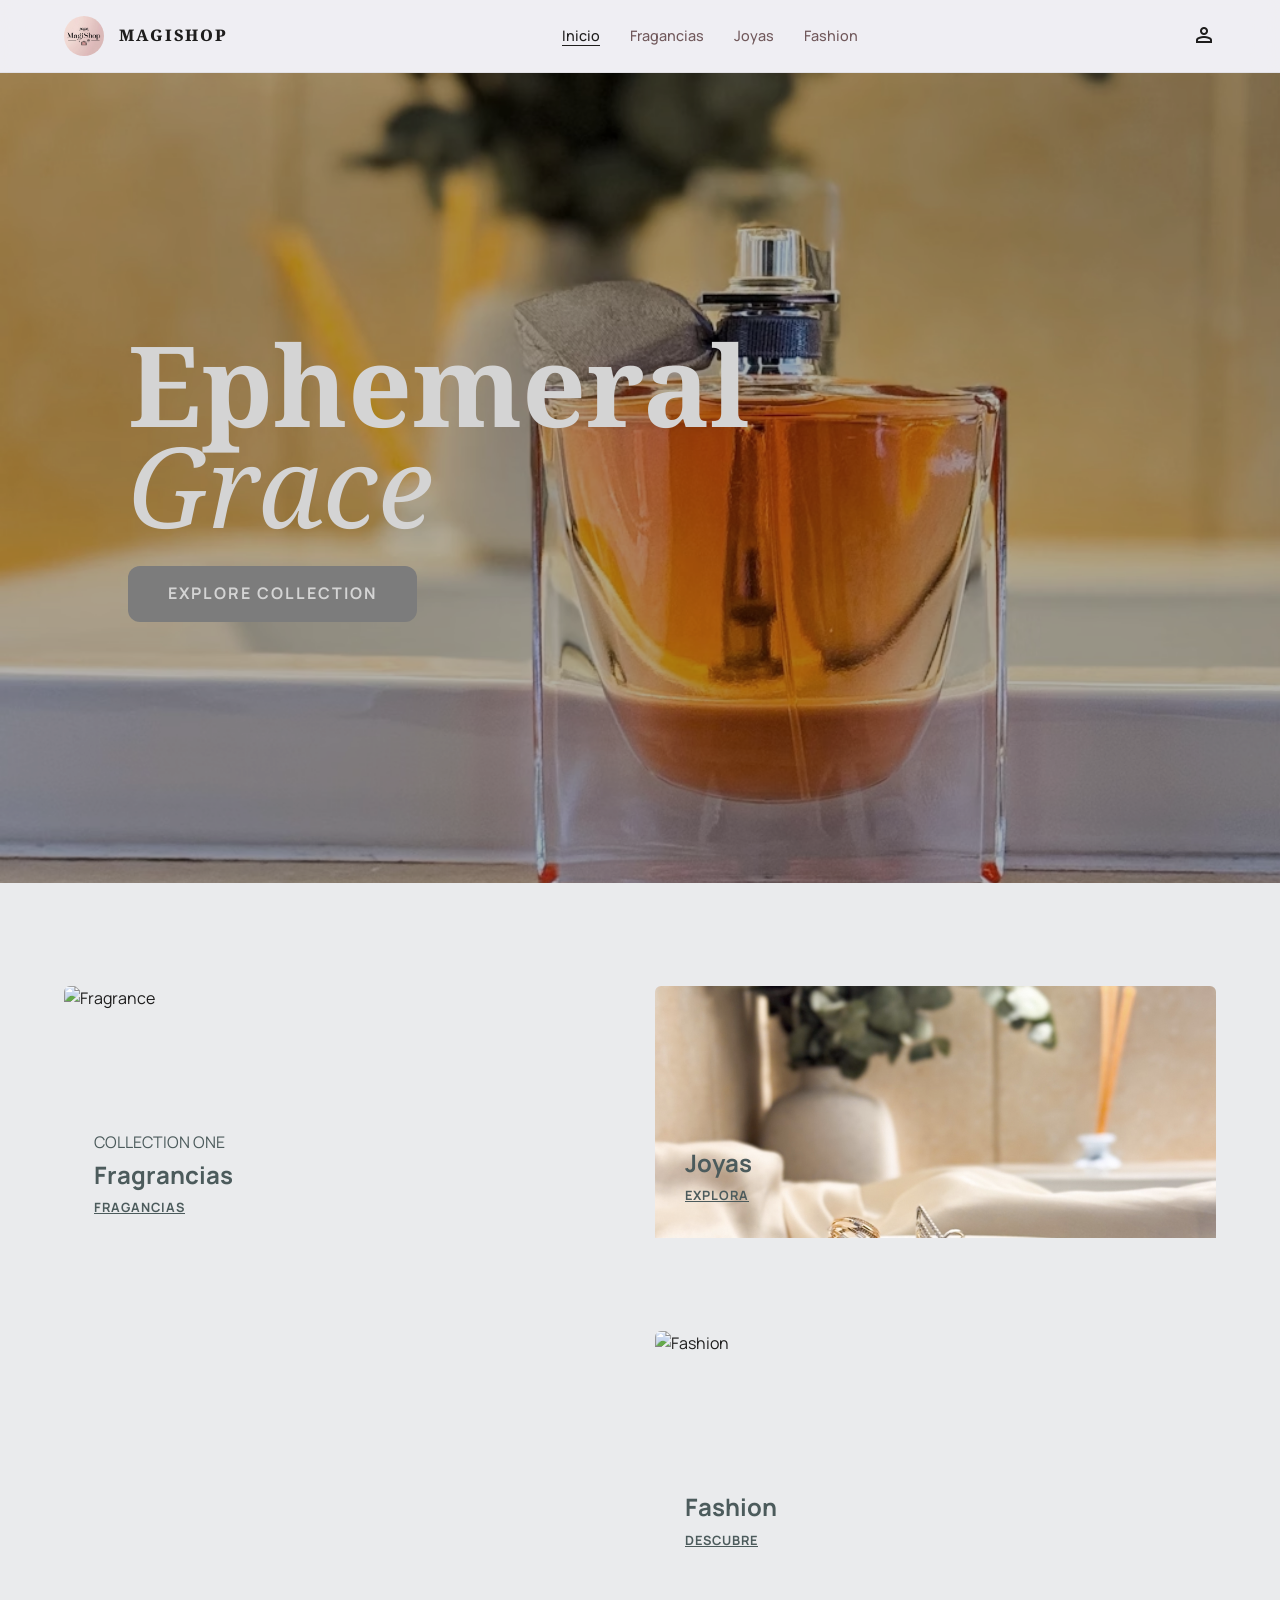
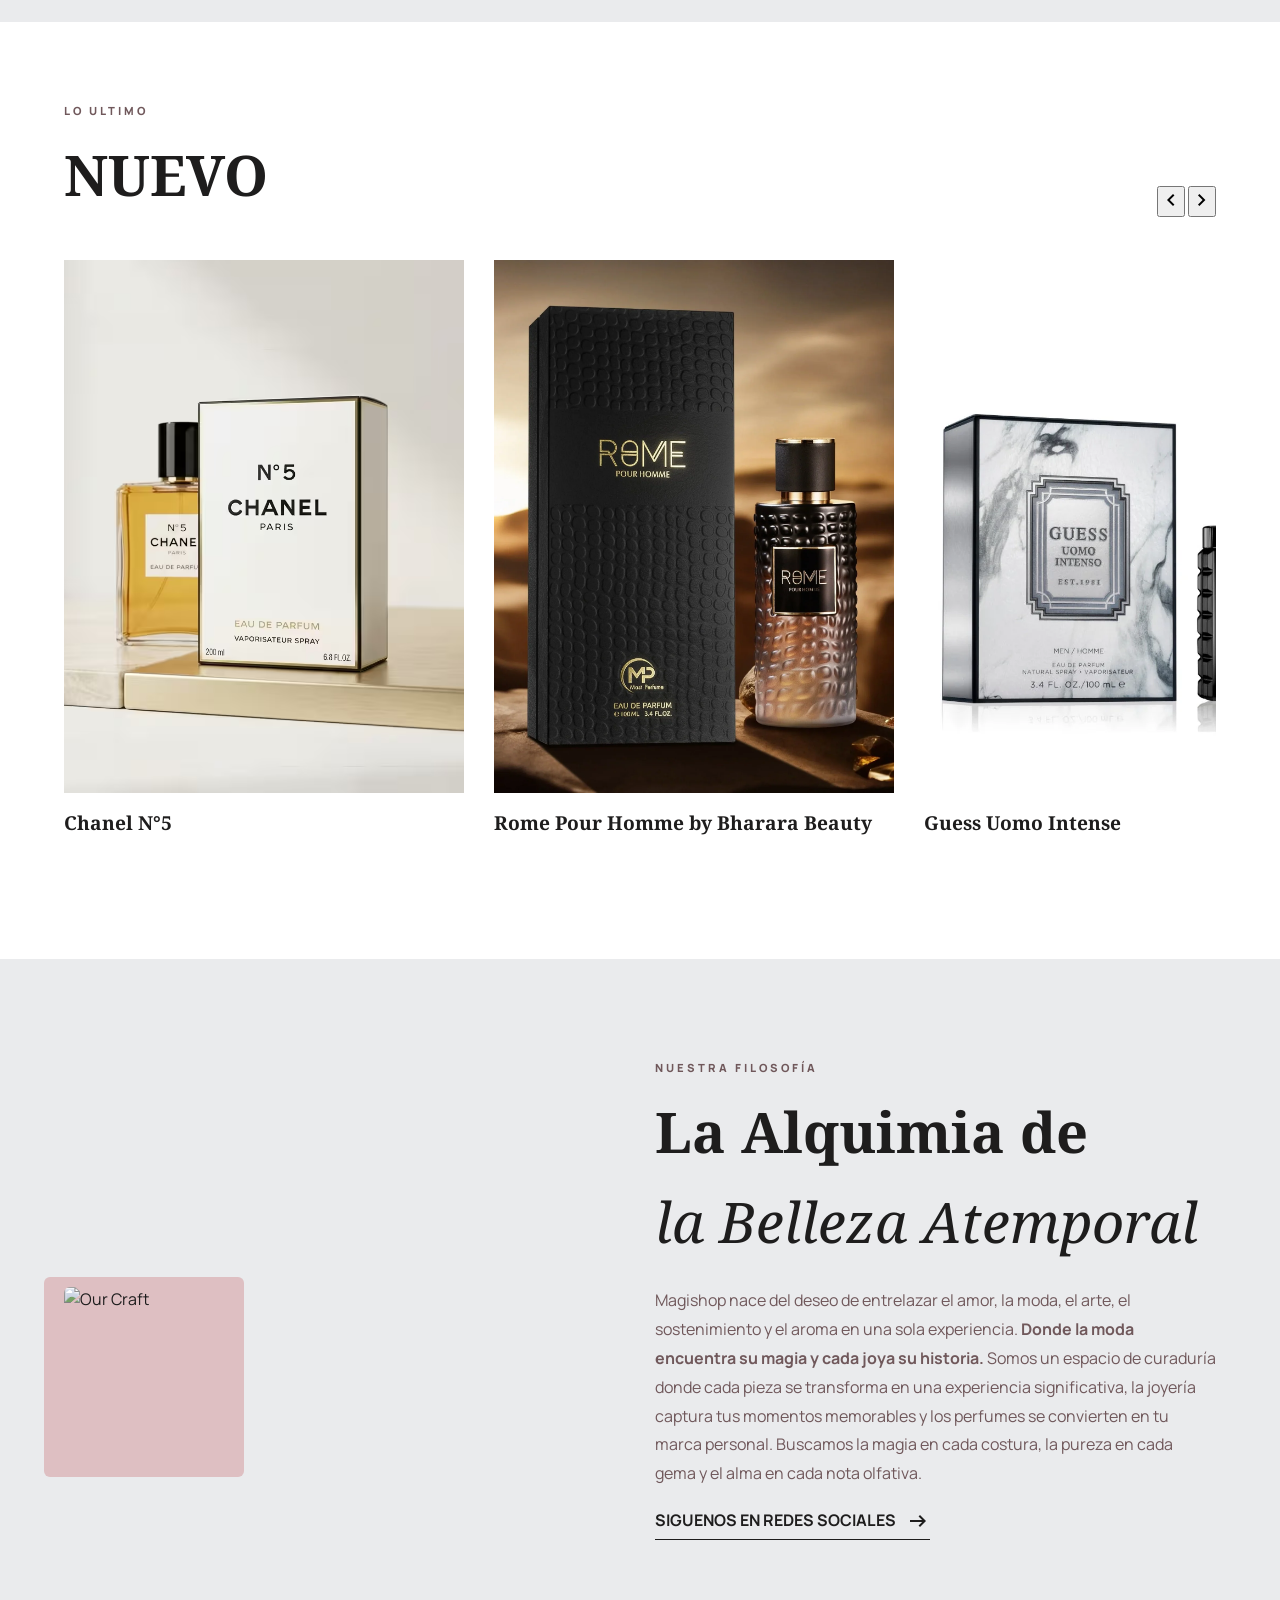
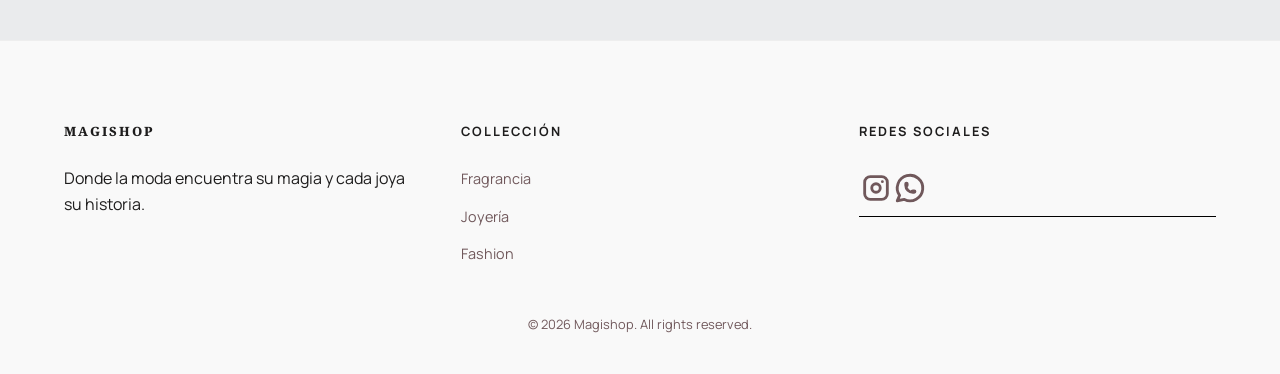
==== index.html @ 2bc95789 "se agregao carpeta nueva de fashion y otros e imagien de sueter hello kitty y producto nuevo en la s" ====
<!DOCTYPE html>
<html lang="es">

<head>
    <meta charset="utf-8" />
    <meta name="viewport" content="width=device-width, initial-scale=1.0" />
    <title>Magishop</title>

    <link
        href="https://fonts.googleapis.com/css2?family=Noto+Serif:ital,wght@0,400;0,700;1,400&family=Manrope:wght@300;400;500;600;700;800&display=swap"
        rel="stylesheet" />
    <link href="https://fonts.googleapis.com/css2?family=Material+Symbols+Outlined:wght,FILL@100..700,0..1&display=swap"
        rel="stylesheet" />

    <link rel="stylesheet" href="./style/style.css">
    <link rel="favicon icon" href="/imag2/favimagishop.png" type="image/x-icon">
</head>

<body>

    <nav class="navbar">
        <div class="nav-container">
            <div class="logo-area">
                <div class="logo-box">
                    <img src="/imag2/LogoMagiShop.png" alt="Magishop Logo">
                </div>
                <span class="brand-title">MAGISHOP</span>
            </div>

            <ul class="nav-menu" id="nav-menu">
                <li><a href="/" class="active">Inicio</a></li>
                <li><a href="./fragancias.html">Fragancias</a></li>
                <li><a href="./joyeria.html">Joyas</a></li>
                <li><a href="./fashion.html">Fashion</a></li>
            </ul>

            <div class="nav-icons">
                <!-- <button aria-label="Carrito"><span class="material-symbols-outlined">shopping_bag</span></button> -->
                <button aria-label="Usuario" class="hide-mobile"><span
                        class="material-symbols-outlined">person</span></button>
                <button class="menu-toggle" id="mobile-btn"><span class="material-symbols-outlined">menu</span></button>
            </div>
        </div>
    </nav>

    <main>
        <section class="hero">
            <img src="/imag2/vidaBella.avif" alt="Perfume" class="hero-img">
            <div class="hero-overlay">
                <div class="hero-text">
                    <h1>Ephemeral <br> <span class="serif-italic">Grace</span></h1>
                    <a href="#explore" class="btn-primary">EXPLORE COLLECTION</a>
                </div>
            </div>
        </section>


        <!-- BENTO GRID -->
        <section class="section-container" id="explore">
            <div class="bento-grid">
                <div class="bento-item large">
                    <img src="https://lh3.googleusercontent.com/aida-public/[base64]"
                        alt="Fragrance">
                    <div class="bento-content">
                        <p class="tag">COLLECTION ONE</p>
                        <h2>Fragrancias</h2>
                        <a href="./fragancias.html" class="link-line">Fragancias</a>
                    </div>
                </div>
                <div class="bento-stack">
                    <div class="bento-item">
                        <img src="./imag2/Jewelry.avif" alt="Joyas">
                        <div class="bento-content">
                            <h2>Joyas</h2>
                            <a href="./joyeria.html" class="link-line">Explora</a>
                        </div>
                    </div>
                    <div class="bento-item">
                        <img src="https://lh3.googleusercontent.com/aida-public/[base64]"
                            alt="Fashion">
                        <div class="bento-content">
                            <h2>Fashion</h2>
                            <a href="./fashion.html" class="link-line">Descubre</a>
                        </div>
                    </div>
                </div>
            </div>
        </section>


        <!---------------------------------- NUEVOS PRODUCTOS --------------------------------------------------->

        <section class="arrivals-section">
            <div class="section-header">
                <div class="header-text">
                    <span class="tag-accent">LO ULTIMO</span>
                    <h2 class="title-serif">NUEVO</h2>
                </div>
                <div class="scroll-controls">
                    <button class="control-btn" id="prev-btn"><span
                            class="material-symbols-outlined">chevron_left</span></button>
                    <button class="control-btn" id="next-btn"><span
                            class="material-symbols-outlined">chevron_right</span></button>
                </div>
            </div>

            <div class="product-slider" id="product-slider">


                <div class="product-card">
                    <div class="product-img">
                        <img src="/imag2/nuevos/ChanelNo.5.avif" alt="nuevo perfume Chanel No5">
                    </div>
                    <div class="product-info">
                        <div>
                            <h3>Chanel N°5</h3>
                        </div>
                        <!-- <span class="price">Q520</span> -->
                    </div>
                </div>


                <div class="product-card">
                    <div class="product-img">
                        <img src="/imag2/nuevos/perfume-rome-pour-homme.webp" alt="nuevo perfume Rome pour homme arabe">
                    </div>
                    <div class="product-info">
                        <div>
                            <h3>Rome Pour Homme by Bharara Beauty</h3>
                        </div>
                        <!-- <span class="price">Q520</span> -->
                    </div>
                </div>


                <div class="product-card">
                    <div class="product-img">
                        <img src="/imag2/nuevos/guessUomoIntense.jpg.webp" alt="Guess Uomo Intense">
                    </div>
                    <div class="product-info">
                        <div>
                            <h3>Guess Uomo Intense</h3>
                            <!-- <p>Eau de Parfum• 100ml</p> -->
                        </div>
                        <!-- <span class="price">Q520</span> -->
                    </div>
                </div>



                <div class="product-card">
                    <div class="product-img">
                        <img src="/imag2/nuevos/ETERNITY-Calvin-klein.WEBP" alt="Guess Uomo Intense">
                    </div>
                    <div class="product-info">
                        <div>
                            <h3>ETERNITY Calvin Klein</h3>
                        </div>
                        <!-- <span class="price">Q520</span> -->
                    </div>
                </div>




                <div class="product-card">
                    <div class="product-img">
                        <img src="/imag2/perryEllis.WEBP" alt="perry ellis de hombre">
                    </div>
                    <div class="product-info">
                        <div>
                            <h3>Perry Ellis</h3>
                        </div>
                        <!-- <span class="price">Q520</span> -->
                    </div>
                </div>


                <div class="product-card">
                    <div class="product-img">
                        <img src="/imag2/nuevos/gloss.avif" alt="Magic Cup">
                    </div>
                    <div class="product-info">
                        <div>
                            <h3>Magic Cup</h3>
                            <p>Lip Gloss • 13g</p>
                        </div>
                        <span class="price">Q20</span>
                    </div>
                </div>

                <div class="product-card">
                    <div class="product-img">
                        <img src="/imag2/nuevos/snoopyLlaveros.avif" alt="Snoopy Keychain">
                    </div>
                    <div class="product-info">
                        <div>
                            <h3>Snoopy llaveros</h3>
                            <p>Peluches • 10cm</p>
                        </div>
                        <span class="price">Q35-c/u</span>
                    </div>
                </div>
                <div class="product-card">
                    <div class="product-img">
                        <img src="/imag2/nuevos/browly.avif" alt="Browly">
                    </div>
                    <div class="product-info">
                        <div>
                            <h3>Figura Browly</h3>
                            <p>Figura • 5cm</p>
                        </div>
                        <span class="price">Q25</span>
                    </div>
                </div>

                <div class="product-card">
                    <div class="product-img">
                        <img src="/imag2/nuevos/velas.avif" alt="exfoliante">
                    </div>
                    <div class="product-info">
                        <div>
                            <h3>Body Exfoliation</h3>
                            <p>De arroz</p>
                        </div>
                        <span class="price">Q45</span>
                    </div>
                </div>

                <div class="product-card">
                    <div class="product-img">
                        <img src="/imag2/nuevos/exfoliante2.avif" alt="exfoliante">
                    </div>
                    <div class="product-info">
                        <div>
                            <h3>Body Exfoliante</h3>
                            <p>De Carbon</p>
                        </div>
                        <span class="price">Q45</span>
                    </div>
                </div>

                <div class="product-card">
                    <div class="product-img">
                        <img src="/imag2/nuevos/vela1.avif" alt="foto de una Vela">
                    </div>
                    <div class="product-info">
                        <div>
                            <h3>Vela Aromática</h3>
                            <p>De Vainilla</p>
                        </div>
                        <span class="price">Q45</span>
                    </div>
                </div>

                <div class="product-card">
                    <div class="product-img">
                        <img src="/imag2/nuevos/vela2.avif" alt="foto de una Vela">
                    </div>
                    <div class="product-info">
                        <div>
                            <h3>Vela Aromática</h3>
                            <p>De Chocolate</p>
                        </div>
                        <span class="price">Q45</span>
                    </div>
                </div>

                <div class="product-card">
                    <div class="product-img">
                        <img src="/imag2/nuevos/gokuBlue.avif" alt="foto de una figura de Goku">
                    </div>
                    <div class="product-info">
                        <div>
                            <h3>Figura de Goku SSBlue</h3>
                            <p>Figura • 5cm</p>
                        </div>
                        <span class="price">Q25</span>
                    </div>
                </div>

                <div class="product-card">
                    <div class="product-img">
                        <img src="/imag2/nuevos/gokuSS3.avif" alt="foto de una figura de Goku">
                    </div>
                    <div class="product-info">
                        <div>
                            <h3>Figura de Goku SS3</h3>
                            <p>Figura • 5cm</p>
                        </div>
                        <span class="price">Q25</span>
                    </div>
                </div>

                <div class="product-card">
                    <div class="product-img">
                        <img src="/imag2/nuevos/malo.avif" alt="foto de una figura">
                    </div>
                    <div class="product-info">
                        <div>
                            <h3>Figura de Fusion Zamasu</h3>
                            <p>Figura • 5cm</p>
                        </div>
                        <span class="price">Q25</span>
                    </div>
                </div>
            </div>
        </section>
        <!------------------------ NUEVOS PRODUCTOS -------------------------->


        <section class="story-section">
            <div class="story-container">
                <div class="story-image">
                    <div class="accent-box"></div>
                    <img src="https://lh3.googleusercontent.com/aida-public/[base64]"
                        alt="Our Craft">
                </div>
                <div class="story-text">
                    <span class="tag-accent">NUESTRA FILOSOFÍA</span>
                    <h2 class="title-serif">La Alquimia de <br><span class="serif-italic">la Belleza Atemporal</span>
                    </h2>
                    <p> Magishop nace del deseo de entrelazar el amor, la moda, el arte, el sostenimiento y el aroma en
                        una sola experiencia.
                        <b>Donde la moda encuentra su magia y cada joya su historia.</b> Somos un espacio de curaduría
                        donde cada pieza se transforma en una experiencia significativa, la joyería captura tus
                        momentos
                        memorables y los perfumes se convierten en tu marca personal. Buscamos la magia en
                        cada costura, la pureza en cada gema y el alma en cada nota olfativa.
                    </p>
                    <a href="#social" class="read-more">SIGUENOS EN REDES SOCIALES<span
                            class="material-symbols-outlined">arrow_right_alt</span></a>
                </div>
            </div>
        </section>

        <footer class="footer">
            <div class="footer-grid">
                <div class="footer-col">
                    <h4 class="brand-title">MAGISHOP</h4>
                    <p>Donde la moda encuentra su magia y cada joya su historia.</p>
                </div>
                <div class="footer-col">
                    <h4>COLLECCIÓN</h4>
                    <ul>
                        <li><a href="fragancias.html">Fragrancia</a></li>
                        <li><a href="joyeria.html">Joyería</a></li>
                        <li><a href="fashion.html">Fashion</a></li>
                    </ul>
                </div>
                <div class="footer-col">
                    <h4>REDES SOCIALES</h4>
                    <div class="social-links" id="social">
                        <a href="https://www.instagram.com/magishop_gt" target="_blank" rel="noopener noreferrer">
                            <svg xmlns="http://www.w3.org/2000/svg" width="34" height="34" viewBox="0 0 24 24"
                                fill="none" stroke="currentColor" stroke-width="2" stroke-linecap="round"
                                stroke-linejoin="round"
                                class="icon icon-tabler icons-tabler-outline icon-tabler-brand-instagram">
                                <path stroke="none" d="M0 0h24v24H0z" fill="none" />
                                <path
                                    d="M4 8a4 4 0 0 1 4 -4h8a4 4 0 0 1 4 4v8a4 4 0 0 1 -4 4h-8a4 4 0 0 1 -4 -4l0 -8" />
                                <path d="M9 12a3 3 0 1 0 6 0a3 3 0 0 0 -6 0" />
                                <path d="M16.5 7.5v.01" />
                            </svg>
                        </a>


                        <a href="https://wa.me/50257240467" target="_blank" rel="noopener noreferrer">
                            <svg xmlns="http://www.w3.org/2000/svg" width="34" height="34" viewBox="0 0 24 24"
                                fill="none" stroke="currentColor" stroke-width="2" stroke-linecap="round"
                                stroke-linejoin="round"
                                class="icon icon-tabler icons-tabler-outline icon-tabler-brand-whatsapp">
                                <path stroke="none" d="M0 0h24v24H0z" fill="none" />
                                <path d="M3 21l1.65 -3.8a9 9 0 1 1 3.4 2.9l-5.05 .9" />
                                <path
                                    d="M9 10a.5 .5 0 0 0 1 0v-1a.5 .5 0 0 0 -1 0v1a5 5 0 0 0 5 5h1a.5 .5 0 0 0 0 -1h-1a.5 .5 0 0 0 0 1" />
                            </svg>
                        </a>


                        <!-- <svg xmlns="http://www.w3.org/2000/svg" width="24" height="24" viewBox="0 0 24 24" fill="none"
                            stroke="currentColor" stroke-width="2" stroke-linecap="round" stroke-linejoin="round"
                            class="icon icon-tabler icons-tabler-outline icon-tabler-brand-facebook">
                            <path stroke="none" d="M0 0h24v24H0z" fill="none" />
                            <path d="M7 10v4h3v7h4v-7h3l1 -4h-4v-2a1 1 0 0 1 1 -1h3v-4h-3a5 5 0 0 0 -5 5v2h-3" />
                        </svg> -->
                    </div>
                </div>
            </div>
            <div class="footer-bottom">
                <p>© 2026 Magishop. All rights reserved.</p>
            </div>
        </footer>
    </main>

    <script src="/script/script.js"></script>
</body>

</html>
---- style/style.css ----
/* VARIABLES DE DISEÑO (Basadas en tu paleta original) */
:root {
  /* Colores y tipografías principales  */
  --primary: #7c7c7c;
  --background: #eaebed;
  --surface: #ffffff;
  --text-main: #1e1d1d;
  --text-muted: #70585b;
  --font-headline: "Noto Serif", serif;
  --font-body: "Manrope", sans-serif;
  --transition: all 0.4s cubic-bezier(0.4, 0, 0.2, 1);
}

html {
  /* Habilita el desplazamiento suave para anclas internas */
  scroll-behavior: smooth; /* Habilita el desplazamiento suave para anclas internas */
  scroll-padding-top: 80px; /* Ajusta según la altura de tu navbar */
}

/* RESET BÁSICO */
* {
  margin: 0;
  padding: 0;
  box-sizing: border-box;
}
body {
  background-color: var(--background);
  color: var(--text-main);
  font-family: var(--font-body);
  line-height: 1.6;
}

/* NAVEGACIÓN RESPONSIVE */
.navbar {
  position: sticky;
  top: 0;
  z-index: 1000;
  background: rgba(240, 239, 244, 0.8);
  backdrop-filter: blur(15px);
  border-bottom: 1px solid rgba(0, 0, 0, 0.05);
  padding: 1rem 5%;
}
.nav-container {
  display: flex;
  justify-content: space-between;
  align-items: center;
  max-width: 1400px;
  margin: 0 auto;
}
.logo-area {
  display: flex;
  align-items: center;
  gap: 15px;
}
.logo-box {
  width: 40px;
  height: 40px;
  overflow: hidden;
  border-radius: 50%;
}
.logo-box img {
  width: 100%;
  object-fit: cover;
}
.brand-title {
  font-family: var(--font-headline);
  font-weight: 800;
  letter-spacing: 2px;
}
.nav-menu {
  display: flex;
  list-style: none;
  gap: 30px;
}
.nav-menu a {
  text-decoration: none;
  color: var(--text-muted);
  font-weight: 500;
  font-size: 0.9rem;
  transition: var(--transition);
}
.nav-menu a.active,
.nav-menu a:hover {
  color: var(--text-main);
  border-bottom: 1px solid var(--text-main);
}
.nav-icons {
  display: flex;
  gap: 20px;
  align-items: center;
}
.nav-icons button {
  background: none;
  border: none;
  cursor: pointer;
  color: var(--text-main);
}
.menu-toggle {
  display: none;
}

/* HERO SECTION */
.hero {
  position: relative;
  height: 90vh;
  width: 100%;
  overflow: hidden;
}
.hero-img {
  width: 100%;
  height: 100%;
  object-fit: cover;
  filter: grayscale(0.1);
}
.hero-overlay {
  position: absolute;
  inset: 0;
  background: rgba(0, 0, 0, 0.3);
  display: flex;
  align-items: center;
  padding: 0 10%;
}
.hero-text h1 {
  font-family: var(--font-headline);
  font-size: clamp(3rem, 10vw, 7rem);
  color: #d4d4d4;
  line-height: 0.9;
  margin-bottom: 30px;
}
.serif-italic {
  font-style: italic;
  font-weight: 400;
}
.btn-primary {
  /* Botón de llamada a la acción con estilo moderno y elegante */
  display: inline-block; /* Asegura que el botón se comporte como un bloque en línea para poder aplicar padding y margin correctamente */
  text-decoration: none; /* Elimina el subrayado predeterminado de los enlaces */
  text-align: center; /* Centra el texto dentro del botón */
  background: var(--primary);
  color: #d4d4d4;
  border: none; /* Elimina el borde predeterminado del botón */
  padding: 15px 40px; /* Aumenta el padding para un botón más grande y llamativo */
  font-weight: 700; /* Aumenta el peso de la fuente para que el texto del botón sea más prominente */
  letter-spacing: 2px; /* Aumenta el espaciado entre letras para un efecto más elegante y moderno */
  cursor: pointer; /* Cambia el cursor al pasar sobre el botón para indicar interactividad */
  transition: var(
    --transition
  ); /* Añade una transición suave para los cambios de estado del botón */
  border-radius: 12px; /* Cambiado a un radio sutil de lujo en lugar de 15% */
}

/* --- ANIMACIONES DE INTERACCIÓN --- */

/* Cuando el usuario pasa el cursor encima (Hover) */
.btn-primary:hover {
  /* Efecto de hover para mejorar la experiencia del usuario y dar retroalimentación visual */
  background: #000;
  transform: scale(
    1.05
  ); /* Aumenta ligeramente el tamaño del botón para un efecto de "pop" */
  /* transform: translateY(-3px); */ /* Desplaza el botón hacia arriba para un efecto de elevación */
  /* box-shadow: 0 8px 20px rgba(0, 0, 0, 0.2); */ /* Añade una sombra sutil para dar la sensación d
  e que el botón está flotando */
}

.btn-primary:active {
  /* Efecto de clic para dar retroalimentación inmediata al usuario */
  transform: translateY(3px) scale(0.98); /* Desplaza el botón hacia abajo para simular un efecto de "presión" */
}

/* BENTO GRID RESPONSIVE (Inicio / Categorías) */
.section-container {
  padding: 40px 5%; /* Espaciado generoso para un diseño más aireado */
  max-width: 1400px; /* Ancho máximo para mantener el contenido centrado y evitar que se extienda demasiado en pantallas grandes */
  margin: 0 auto; /* Centra el contenido horizontalmente */
}
.bento-grid {
  display: grid;
  grid-template-columns: 1fr;
  gap: 30px; /* Espacio entre filas para evitar que los elementos se vean amontonados */
}
.bento-item {
  position: relative;
  overflow: hidden;
  height: 400px;
  margin-top: 30px;
}

.bento-item {
  position: relative;
  overflow: hidden;
  height: 400px;
  margin-top: 30px;
}

.bento-item img {
  width: 100%;
  height: 100%;
  object-fit: cover;
  transition: var(--transition);
  margin-top: 33px;
  filter: grayscale(0.2);
  border-radius: 6px;
}
.bento-item:hover img {
  transform: scale(1.05);
}
.bento-content {
  position: absolute;
  bottom: 30px;
  left: 30px;
  /* color: rgba(163, 163, 128); */
  color: rgba(76, 91, 92);
}
.link-line {
  color: rgba(76, 91, 92);
  text-transform: uppercase;
  font-size: 0.8rem;
  font-weight: 700;
  letter-spacing: 1px;
}

/* ==========================================================================
   NUEVA SECCIÓN DE FRAGANCIAS (Alineada con Captura de pantalla 2026-06-12)
   ========================================================================== */
.section-container-fragancias {
  /* Nuevo contenedor específico para la sección de fragancias con un poco más de espacio vertical para dar un respiro visual entre secciones */
  padding: 60px 5%; /* Aumenta el padding vertical para dar más espacio entre secciones y evitar que se vean amontonadas */
  max-width: 1400px; /* Mantiene el contenido centrado y evita que se extienda demasiado en pantallas grandes */
  margin: 0 auto; /* Centra el contenido horizontalmente */
}

/* Cuadrícula limpia y moderna sin carrusel */
.bento-grid-fragancias {
  display: grid;
  grid-template-columns: 1fr; /* 1 columna en teléfonos pequeños */
  gap: 40px 30px; /* Separación vertical y horizontal espaciosa */
}

/* Tarjeta contenedora de cada producto */
.product-grid-item {
  display: flex;
  flex-direction: column;
  width: 100%;
}

/* Contenedor de imagen con fondo suave para resaltar el producto */
.product-img-box {
  background-color: #f3f4f6; /* Fondo gris claro limpio */
  aspect-ratio: 3 / 4; /* Proporción estilizada de catálogo de lujo */
  overflow: hidden;
  border-radius: 6px;
  margin-bottom: 15px; /* Despega la imagen de los textos inferiores */
}

.product-img-box img {
  width: 99%;
  height: 85%;
  object-fit: cover;
  transition: var(--transition);
}

/* Efecto sutil de zoom en la foto del producto */
.product-grid-item:hover .product-img-box img {
  transform: scale(1.03);
}

/* Contenedor de detalles: separa textos a la izquierda y precio a la derecha */
.product-details {
  display: flex;
  justify-content: space-between;
  align-items: flex-start;
  padding: 0 4px;
}

/* Título y descripción secundaria */
.product-text h3 {
  font-family: var(--font-body);
  font-weight: 700;
  font-size: 1.1rem;
  color: var(--text-main);
  margin-bottom: 2px;
}
.product-text p {
  font-family: var(--font-body);
  font-size: 0.8rem;
  color: var(--text-muted);
}

/* Precio destacado a la derecha */
.product-price {
  font-family: var(--font-body);
  font-weight: 700;
  font-size: 1.1rem;
  color: var(--text-main);
  white-space: nowrap; /* Evita que el precio se parta en dos líneas */
}

/* BENTO GRID RESPONSIVE joyas
.section-container2 {
  padding: 40px 5%;
  max-width: 1400px;
  margin: 0 auto;
}
.bento-grid2 {
  display: grid;
  grid-template-columns: 1fr 1fr 1fr;
  gap: 20px;
}
.bento-item2 {
  position: relative;
  overflow: hidden;
  height: 400px;
  margin-top: 30px;
}
.bento-item2 img {
  width: 100%;
  height: 100%;
  object-fit: cover;
  transition: var(--transition);
  margin-top: 33px;
  filter: grayscale(0.2);
  border-radius: 6px;
}
.bento-item2:hover img {
  transform: scale(1.05);
}
.bento-content2 {
  position: absolute;
  bottom: 30px;
  left: 30px;
  color: rgba(185, 49, 79, 0.9);
}
.link-line2 {
  color: rgba(185, 49, 79, 0.9);
  text-transform: uppercase;
  font-size: 0.8rem;
  font-weight: 700;
  letter-spacing: 1px;
} */

/* --- MEDIA QUERIES --- */

/* Tablets medianas */
@media (min-width: 768px) {
  /* La sección de fragancias pasa a mostrar 2 columnas perfectamente ordenadas */
  .bento-grid-fragancias {
    grid-template-columns: repeat(2, 1fr);
  }
}

/* Pantallas grandes y Laptops */
@media (min-width: 992px) {
  .bento-grid {
    grid-template-columns: 1fr 1fr; /* 2 columnas iguales para un diseño más equilibrado */
    gap: 30px; /* Aumenta el espacio entre columnas para un diseño más aireado */
  }
  .bento-stack {
    /* Cambia a flex para apilar los elementos verticalmente con espacio entre ellos */
    display: flex;
    flex-direction: column;
    gap: 30px; /* Espacio entre los elementos apilados para evitar que se vean amontonados */
  }
  .bento-item {
    height: 45%; /* Reduce un poco la altura para dar más espacio a los textos y evitar que las imágenes se vean demasiado grandes en pantallas grandes */
  }
  /* En pantallas de escritorio, se activan las 3 columnas simétricas como en tu referencia */
  .bento-grid-fragancias {
    grid-template-columns: repeat(3, 1fr);
    gap: 50px 35px;
  }
}

/*--------------------------------------------------------------------------------------------------------------*/
@media (min-width: 992px) {
  .bento-grid2 {
    grid-template-columns: 1fr 1fr; /** 2 columnas con proporción 60/40 para un diseño más dinámico */
  }
  .bento-stack2 {
    display: flex;
    flex-direction: column;
    gap: 30px;
  }
  .bento-item2 {
    height: 85%;
  }
}

/* Celulares Menú */
@media (max-width: 600px) {
  .nav-menu {
    position: fixed;
    top: 70px;
    left: -100%;
    background: rgba(225, 225, 225, 0.9);
    width: 100%;
    height: calc(100vh - 70px);
    flex-direction: column;
    padding: 40px;
    transition: var(--transition);
  }
  .nav-menu.open {
    left: 0;
  }
  .menu-toggle {
    display: block;
  }
  .hide-mobile {
    display: none;
  }
}

/* --- NEW ARRIVALS (SLIDER) --- */
.arrivals-section {
  padding: 80px 5%;
  background: var(--surface);
}
.section-header {
  display: flex;
  justify-content: space-between;
  align-items: flex-end;
  margin-bottom: 40px;
}
.tag-accent {
  color: var(--text-muted);
  font-size: 0.7rem;
  font-weight: 800;
  letter-spacing: 3px;
  display: block;
  margin-bottom: 10px;
}
.title-serif {
  font-family: var(--font-headline);
  font-size: clamp(2rem, 5vw, 3.5rem);
}
.product-slider {
  display: flex;
  gap: 30px;
  overflow-x: auto;
  scroll-behavior: smooth;
  padding-bottom: 20px;
}
.product-slider::-webkit-scrollbar {
  display: none;
}
.product-card {
  min-width: 300px;
  flex: 1;
}
.product-img {
  aspect-ratio: 3/4;
  overflow: hidden;
  background: #f0f0f0;
  margin-bottom: 15px;
}
.product-img img {
  width: 100%;
  height: 100%;
  object-fit: cover;
  transition: var(--transition);
}
.product-card:hover img {
  transform: scale(1.03);
}
.product-info {
  display: flex;
  justify-content: space-between;
  align-items: flex-start;
}
.product-info h3 {
  font-family: var(--font-headline);
  font-size: 1.2rem;
}
.product-info p {
  font-size: 0.8rem;
  color: var(--text-muted);
}
.price {
  font-weight: 600;
}

/*ocultar flechas del slider en pantallas pequeñas*/
@media (max-width: 768px) {
  .scroll-controls {
    display: none;
  }
}

/* --- STORY SECTION --- */
.story-section {
  padding: 100px 5%;
  background: var(--background);
}
.story-container {
  max-width: auto;
  margin: 0 auto;
  display: grid;
  grid-template-columns: 1fr;
  gap: 30px;
  align-items: center;
}
.story-image {
  position: relative;
}
.accent-box {
  position: absolute;
  top: -10px;
  left: -20px;
  width: 200px;
  height: 200px;
  background: #debfc2;
  z-index: 0;
  border-radius: 6px;
}
.story-image img {
  width: 95%;
  position: relative;
  z-index: 1;
  filter: grayscale(0.5);
  border-radius: 6px;
}
.story-text p {
  margin: 20px 0;
  color: var(--text-muted);
  line-height: 1.8;
}
.read-more {
  text-decoration: none;
  color: var(--text-main);
  font-weight: 700;
  display: flex;
  align-items: center;
  gap: 10px;
  border-bottom: 1px solid var(--text-main);
  width: fit-content;
  padding-bottom: 5px;
}

/* --- FOOTER --- */
.footer {
  background: #f9f9f9;
  padding: 80px 5% 40px;
  border-top: 1px solid #eee;
}
.footer-grid {
  display: grid;
  grid-template-columns: repeat(auto-fit, minmax(200px, 1fr));
  gap: 40px;
  max-width: 1400px;
  margin: 0 auto;
}
.footer-col h4 {
  margin-bottom: 25px;
  font-size: 0.8rem;
  letter-spacing: 2px;
}
.footer-col ul {
  list-style: none;
}
.footer-col ul li {
  margin-bottom: 12px;
}
.footer-col a {
  text-decoration: none;
  color: var(--text-muted);
  font-size: 0.9rem;
}
.social-links {
  display: flex;
  border-bottom: 1px solid #000;
  padding: 5px 0;
}
.social-links input {
  background: none;
  border: none;
  flex: 1;
  outline: none;
}

/* Footer Bottom propuesta si se queda este*/
.footer-bottom {
  text-align: center;
  margin-top: 35px;
  font-size: 0.8rem;
  color: var(--text-muted);
}

/* --- RESPONSIVE STORY & CARDS --- */
@media (min-width: 792px) {
  .story-container {
    grid-template-columns: 1fr 1fr;
  }
  .product-card {
    min-width: 400px;
  }
}

/* --- ANIMACIÓN DE CARGA DE IMÁGENES (Lazy Loading) --- */
/* Estado inicial: la imagen está oculta y un poco abajo */
.lazy-img {
  opacity: 0;
  transform: translateY(10px);
  transition:
    opacity 0.6s ease-out,
    transform 0.6s ease-out;
}
/* Estado final: cuando el usuario llega a ella, se hace visible y sube a su posición real */
.lazy-img.loaded {
  opacity: 1;
  transform: translateY(0);
}
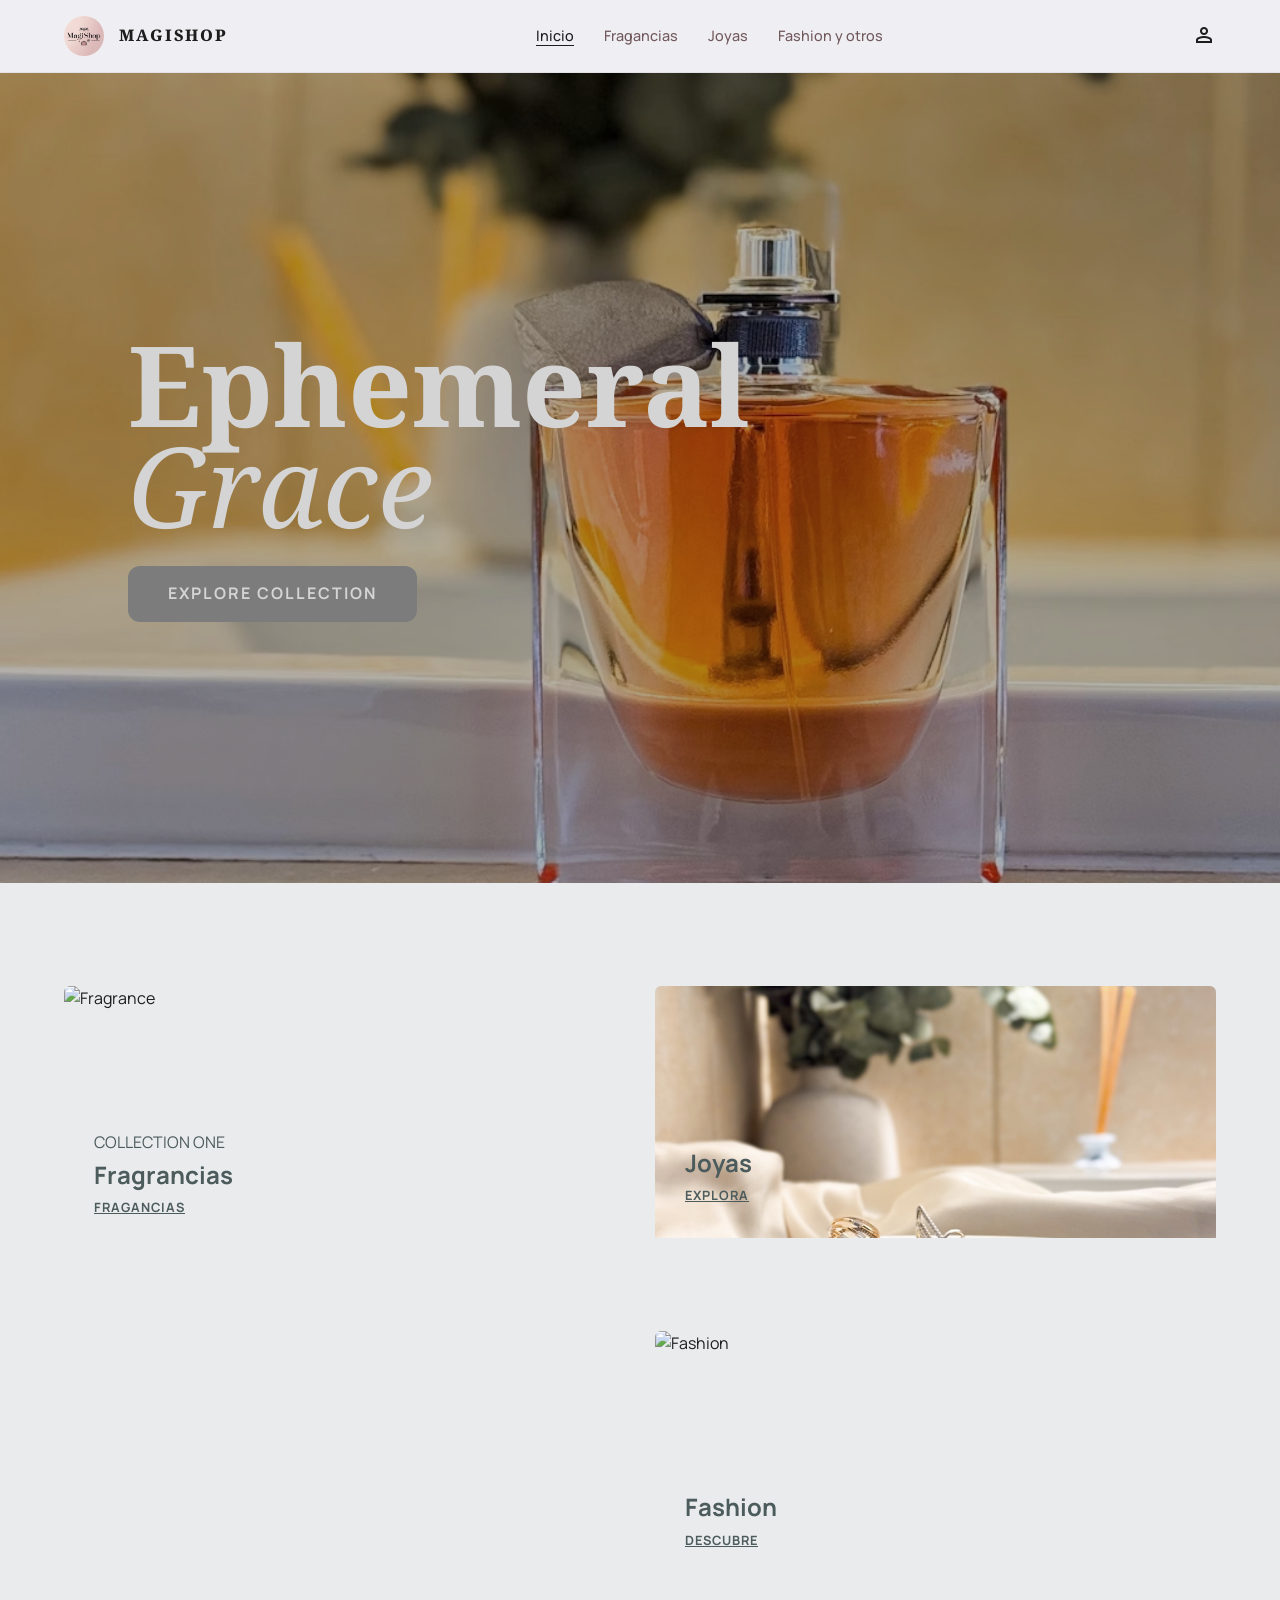
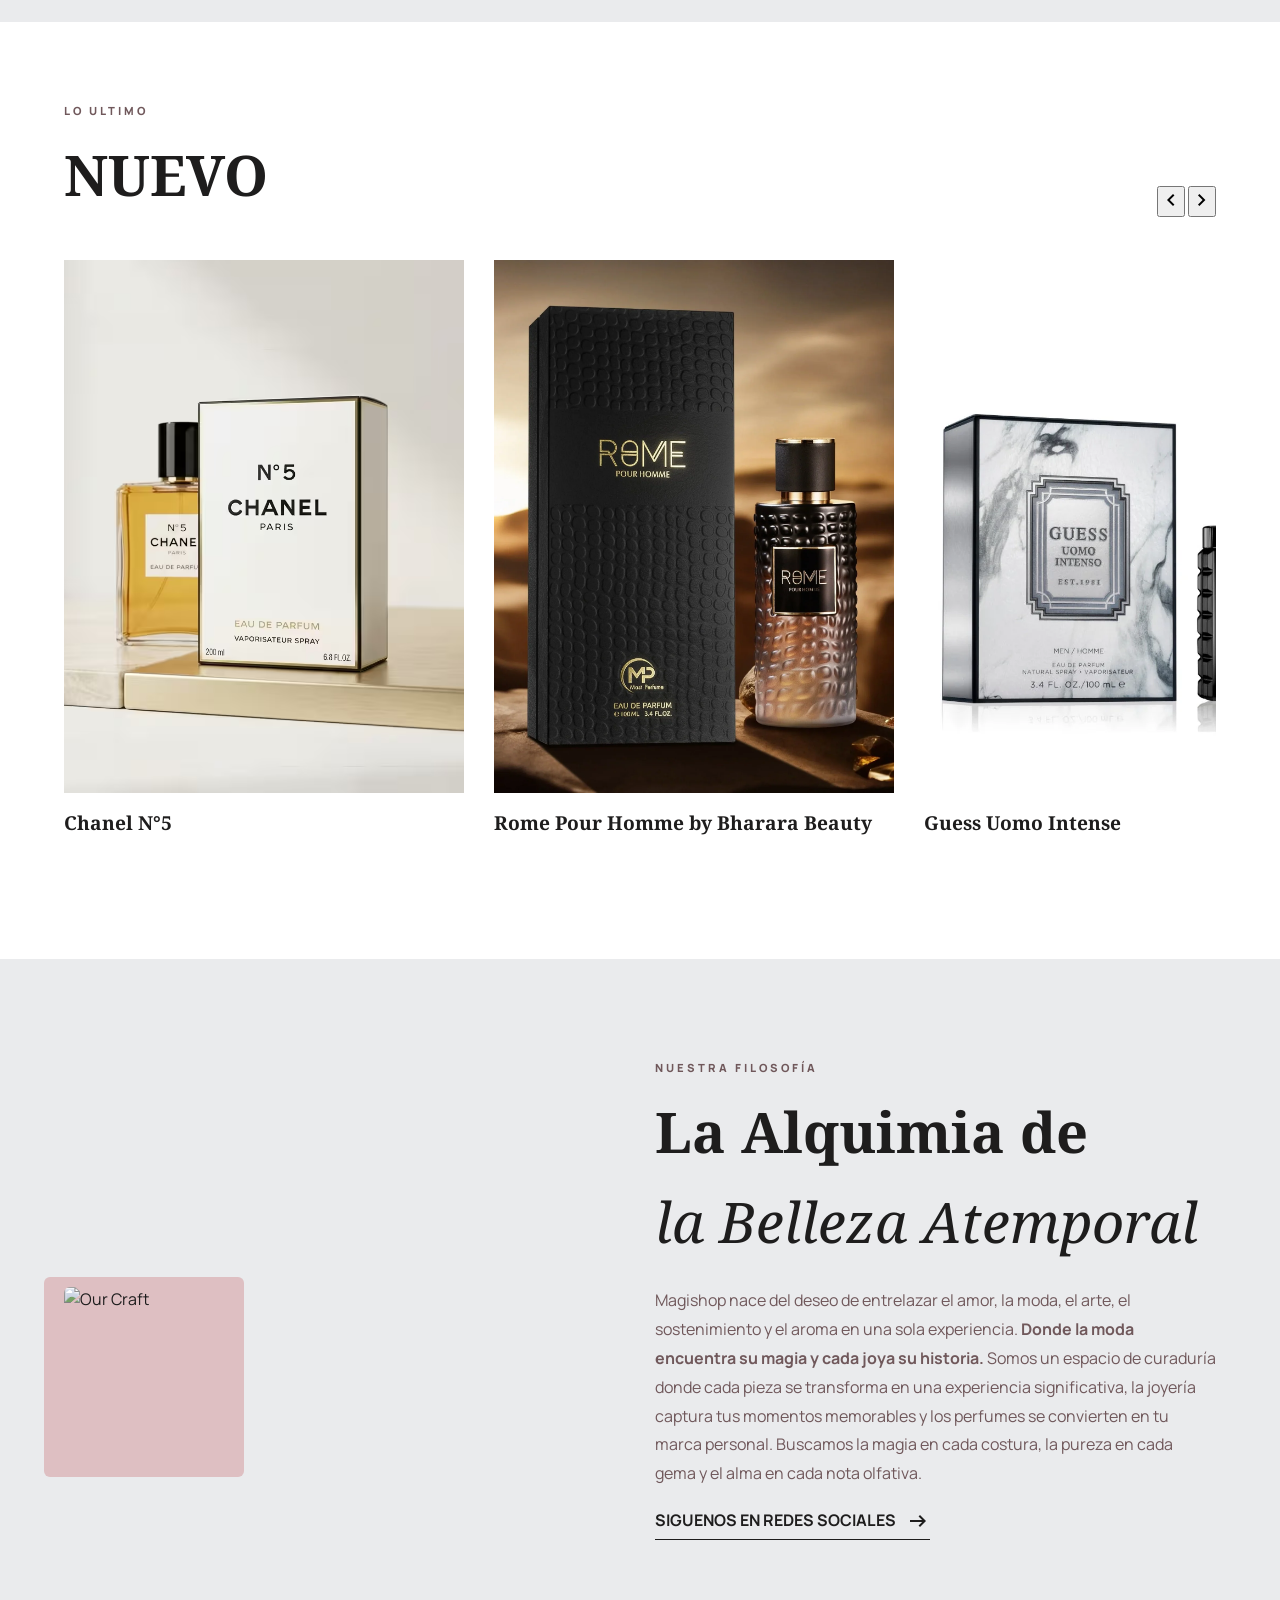
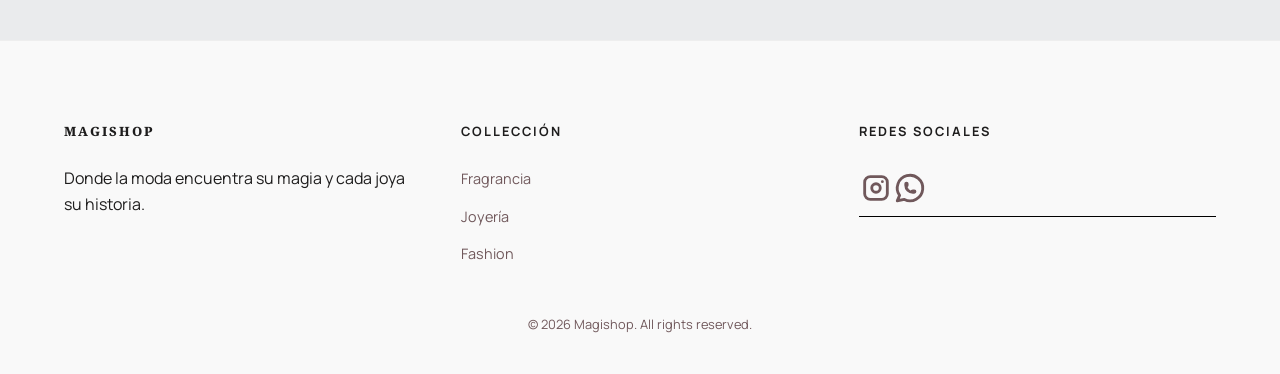
==== commit ae48cc19: "Se modifico el titulo de fashion en las 3 secceiones index, ffragancias, joyerias" ====
--- a/index.html
+++ b/index.html
@@ -31,7 +31,7 @@
                 <li><a href="/" class="active">Inicio</a></li>
                 <li><a href="./fragancias.html">Fragancias</a></li>
                 <li><a href="./joyeria.html">Joyas</a></li>
-                <li><a href="./fashion.html">Fashion</a></li>
+                <li><a href="./fashion.html">Fashion y otros</a></li>
             </ul>
 
             <div class="nav-icons">
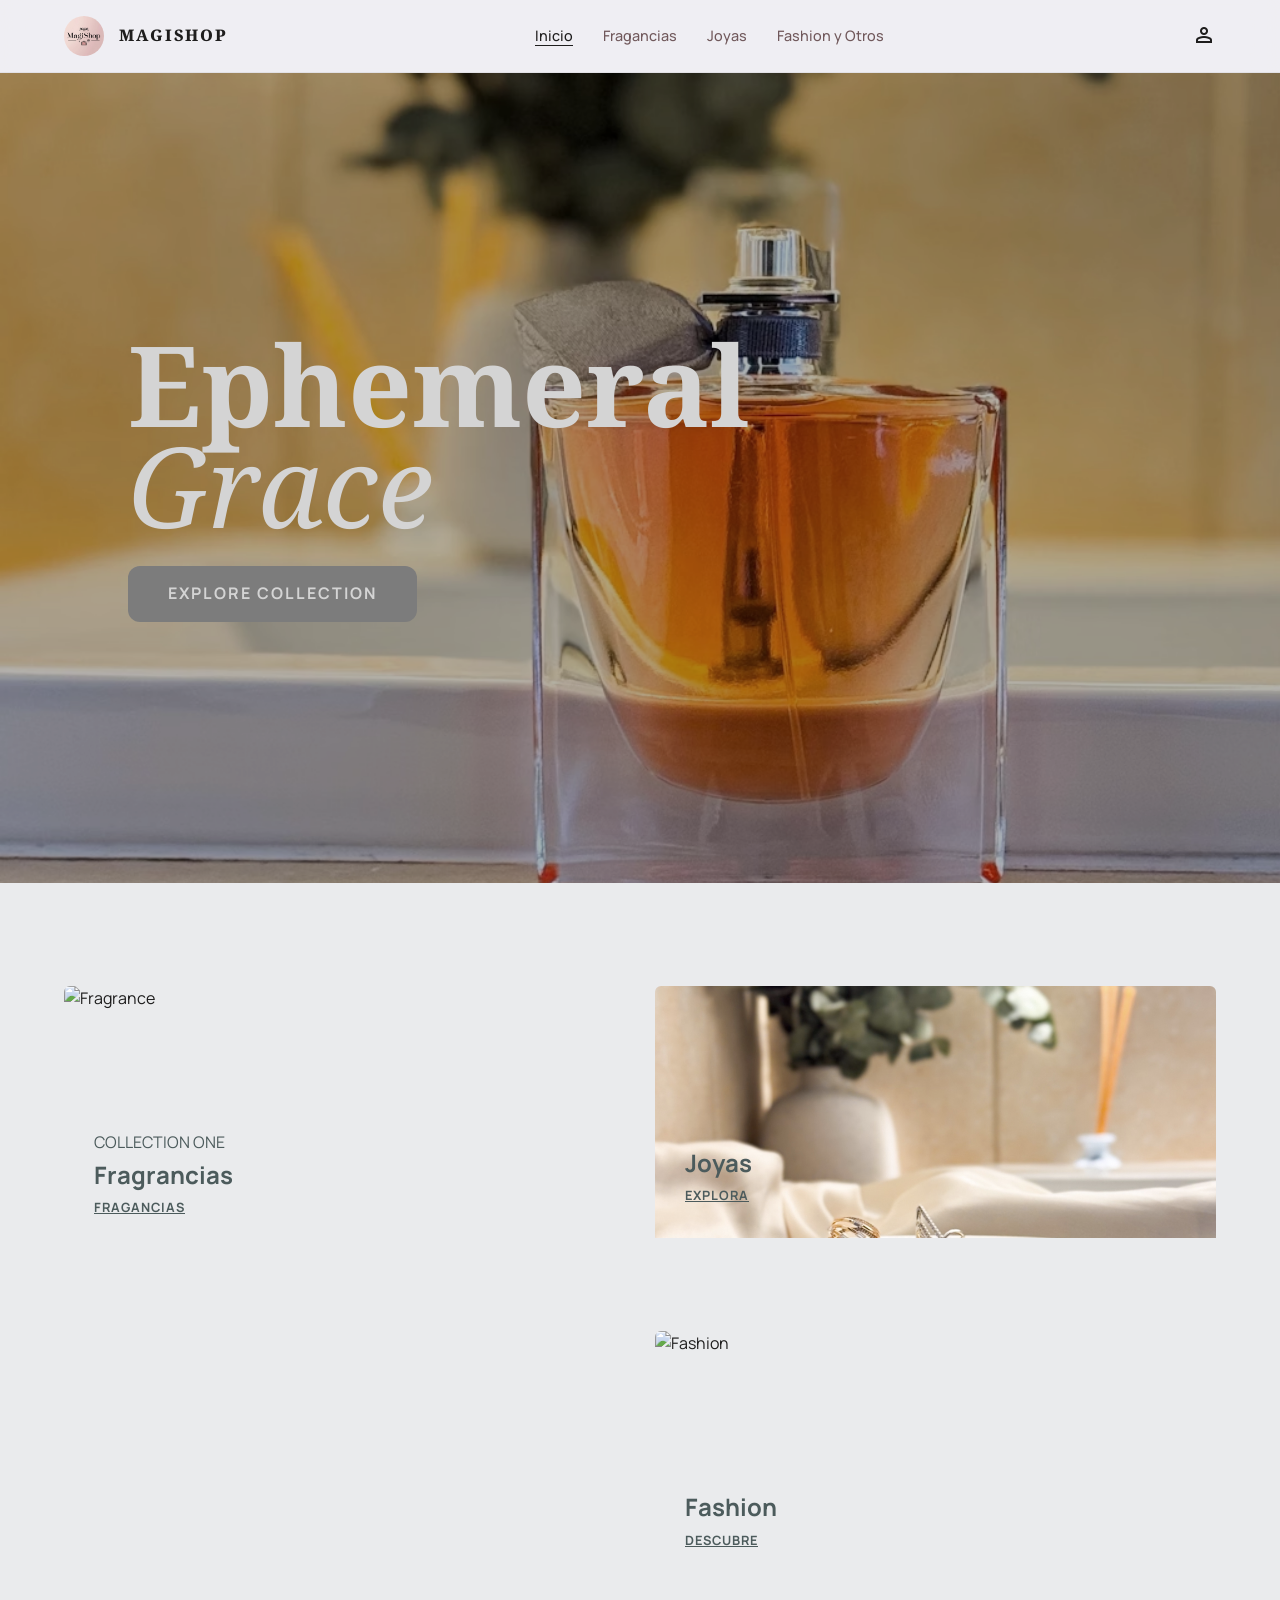
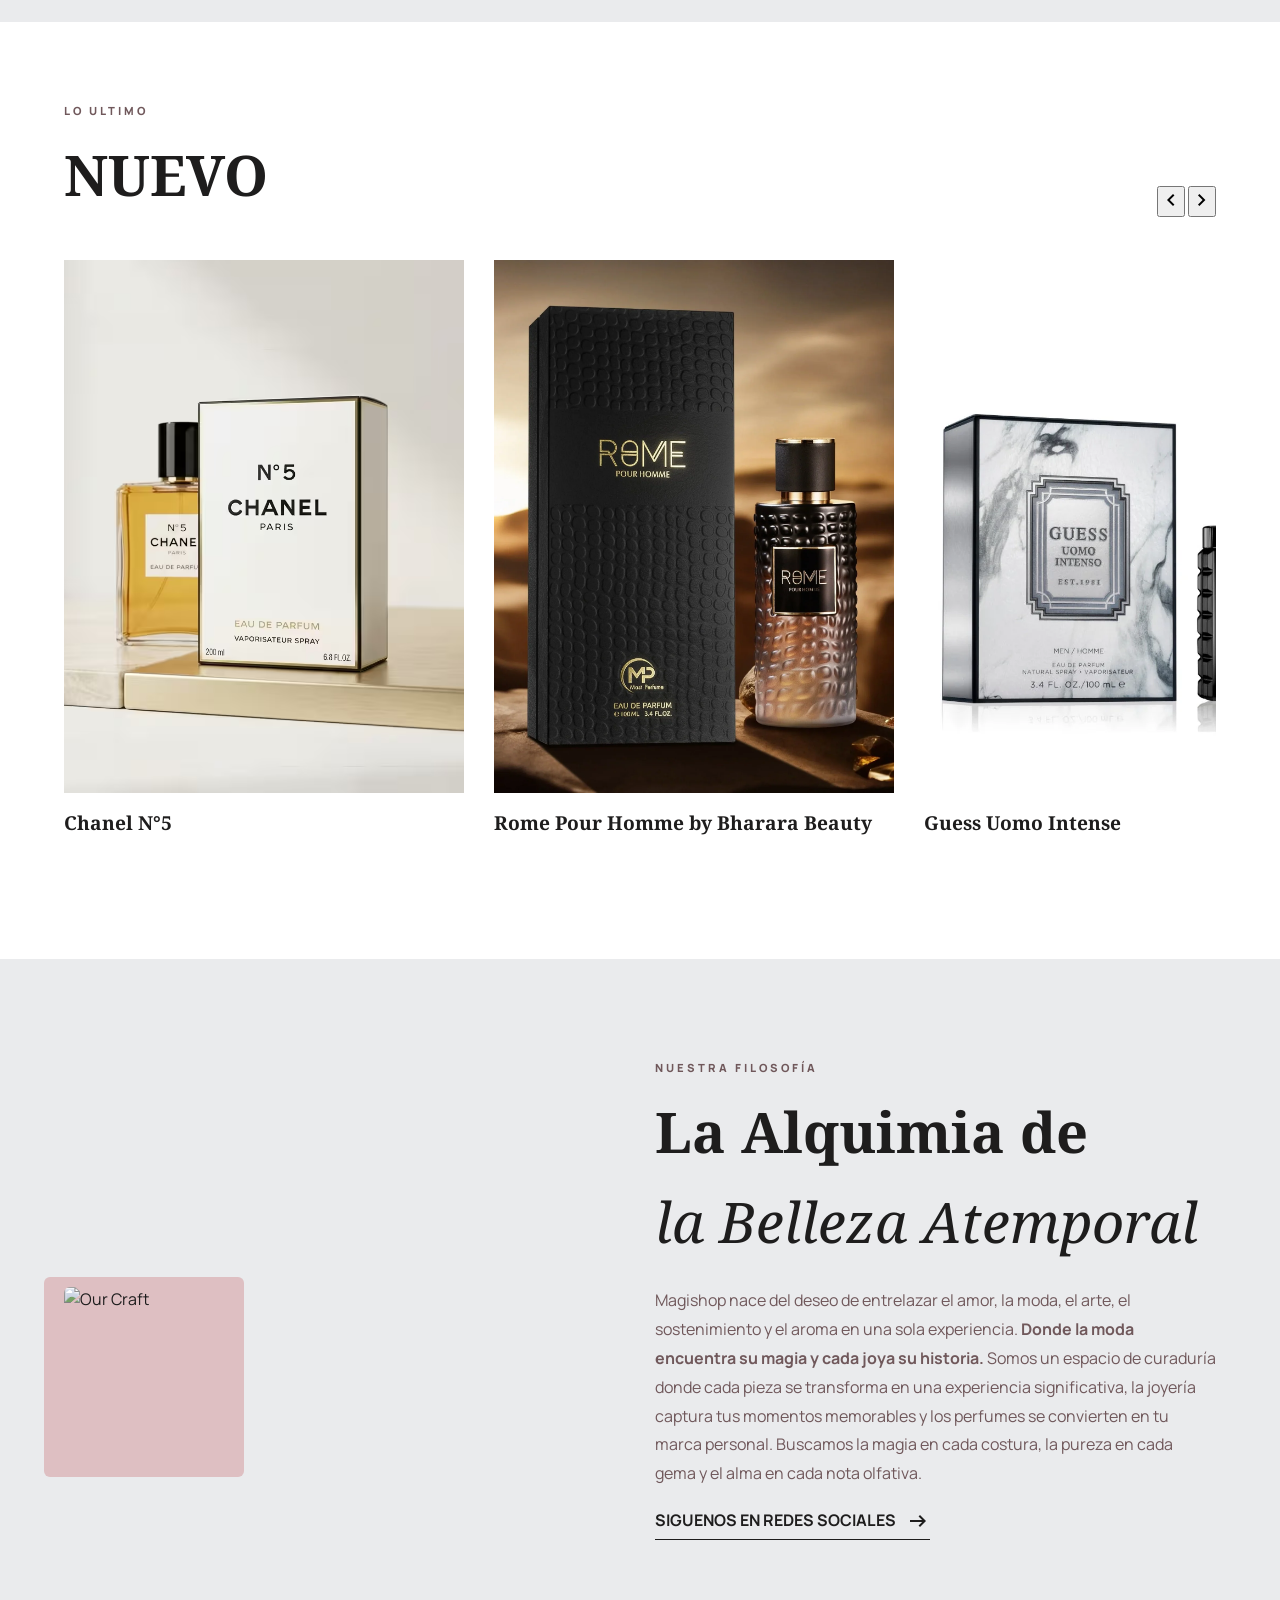
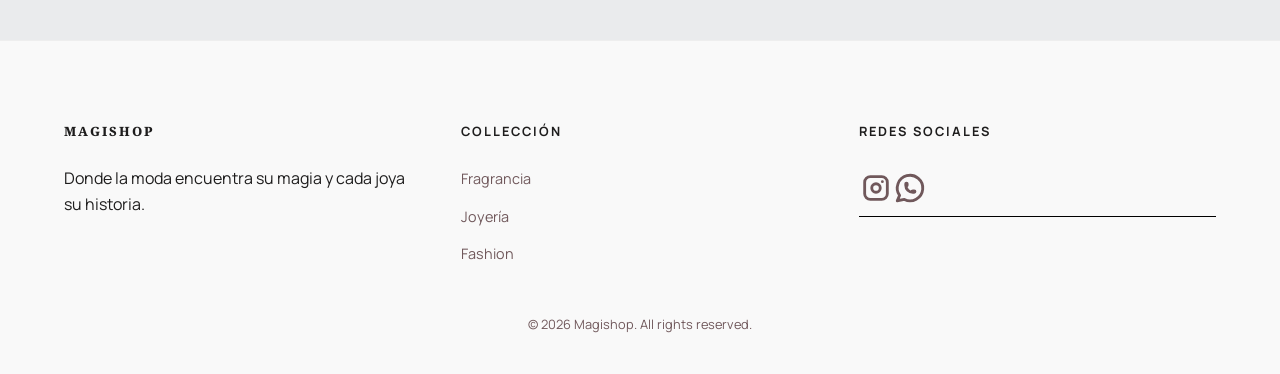
==== commit ff58f4fb: "se modifocaon archivos index, joyeria, se agregaron imagenes de perfurmes nuevos y se modifico el ar" ====
--- a/index.html
+++ b/index.html
@@ -31,7 +31,7 @@
                 <li><a href="/" class="active">Inicio</a></li>
                 <li><a href="./fragancias.html">Fragancias</a></li>
                 <li><a href="./joyeria.html">Joyas</a></li>
-                <li><a href="./fashion.html">Fashion y otros</a></li>
+                <li><a href="./fashion.html">Fashion y Otros</a></li>
             </ul>
 
             <div class="nav-icons">
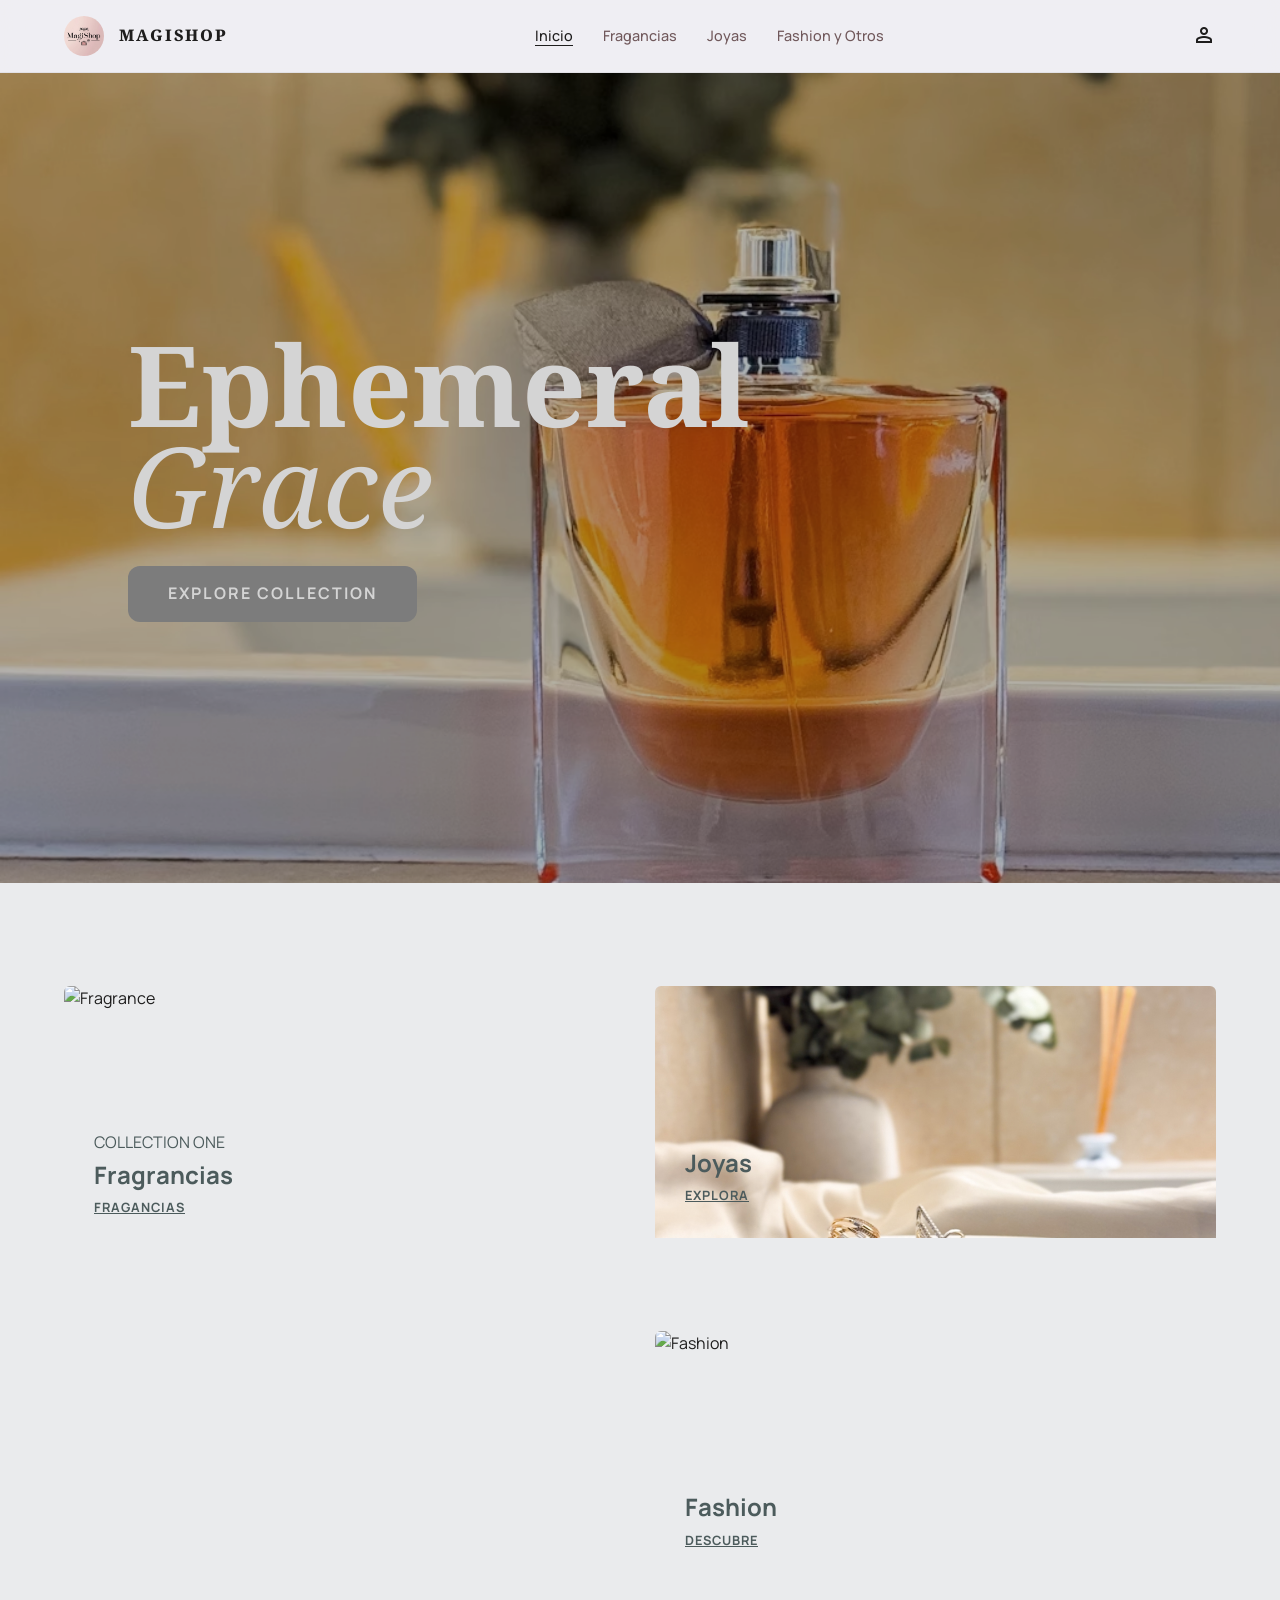
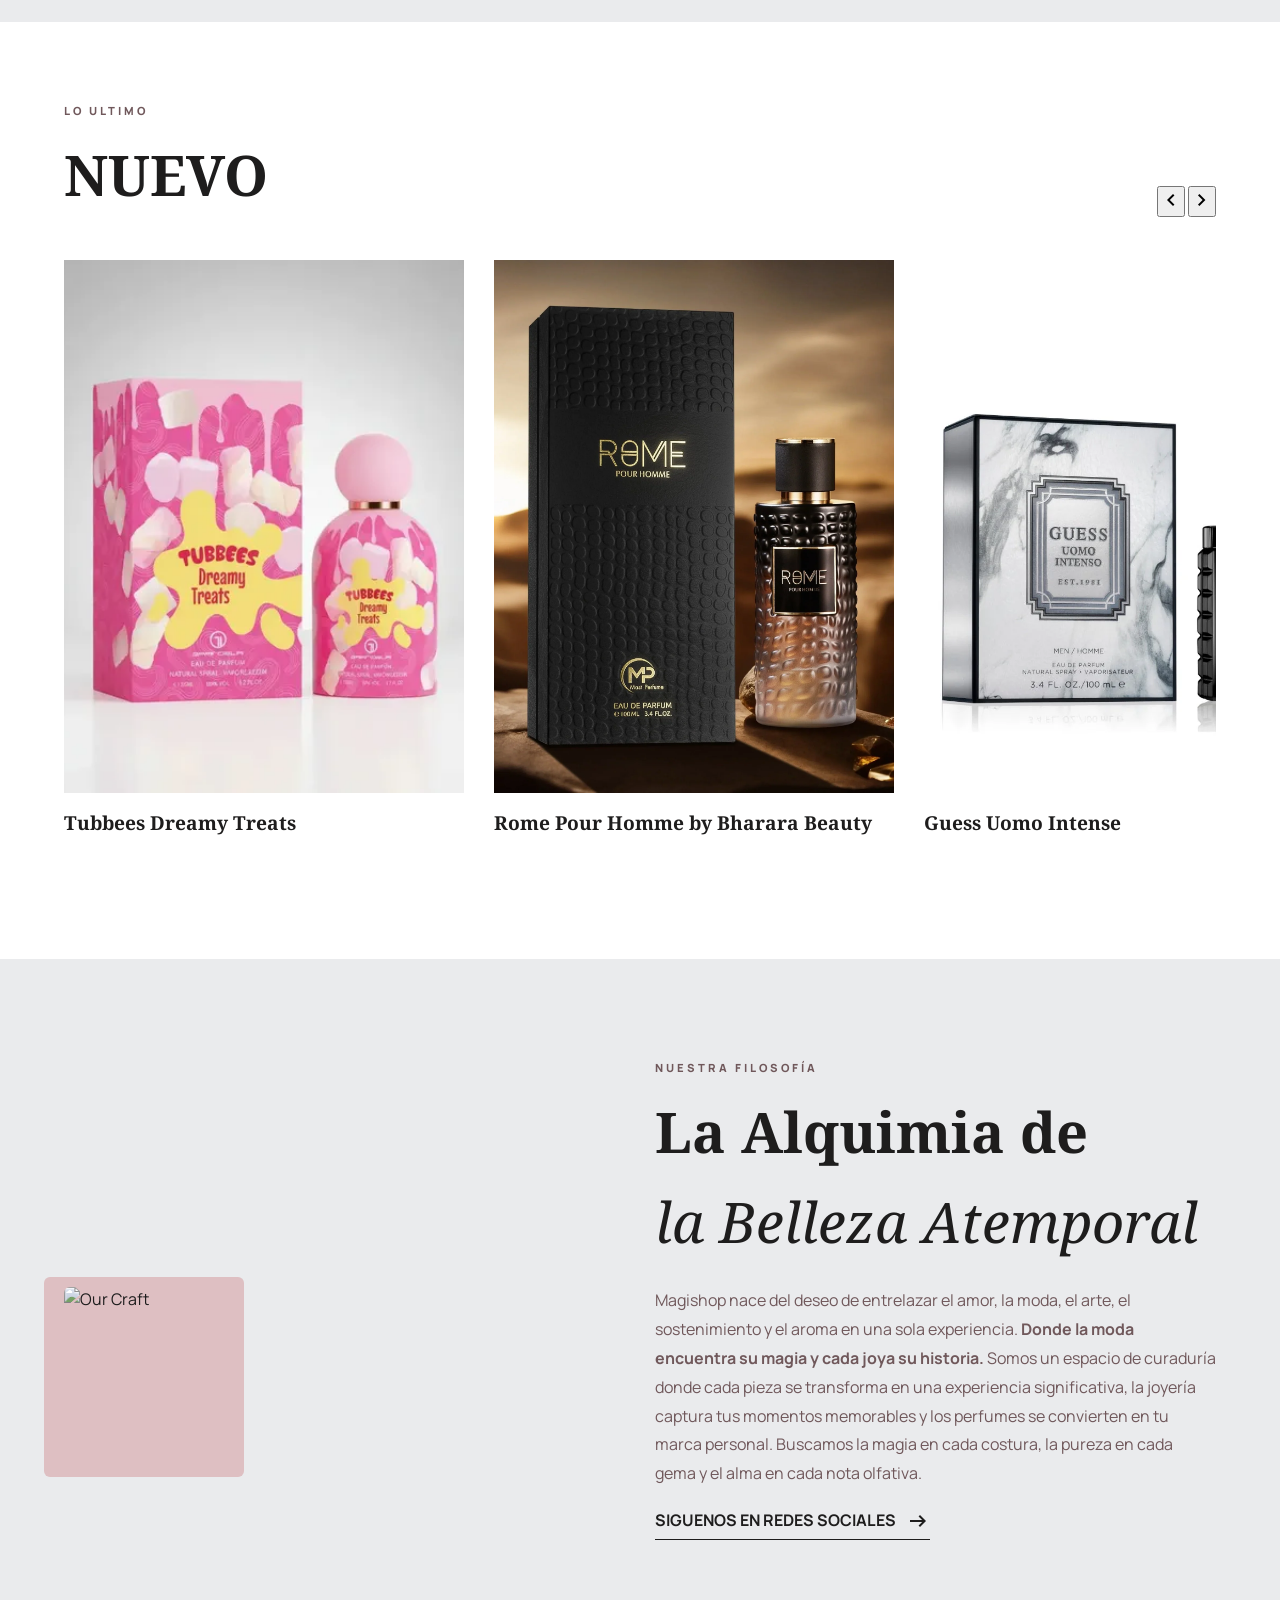
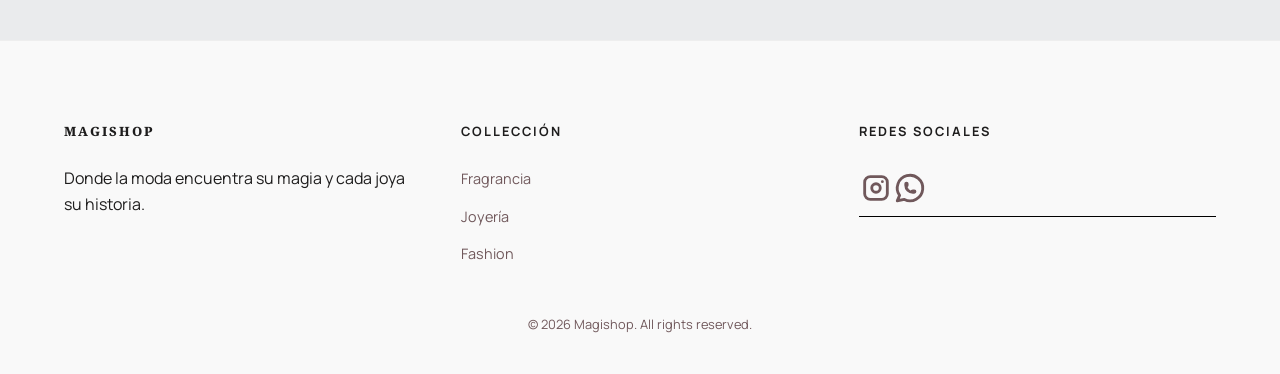
==== commit 251bc6e3: "se agrego imagen en seccion nuevos y se corrigue nombre de un perurfme" ====
--- a/index.html
+++ b/index.html
@@ -55,8 +55,8 @@
         </section>
 
 
-        <!-- BENTO GRID -->
-        <section class="section-container" id="explore">
+        <!-- BENTO GRID contenedor -->
+        <section class="section-container" id="explore"> 
             <div class="bento-grid">
                 <div class="bento-item large">
                     <img src="https://lh3.googleusercontent.com/aida-public/[base64]"
@@ -109,11 +109,11 @@
 
                 <div class="product-card">
                     <div class="product-img">
-                        <img src="/imag2/nuevos/ChanelNo.5.avif" alt="nuevo perfume Chanel No5">
-                    </div>
-                    <div class="product-info">
-                        <div>
-                            <h3>Chanel N°5</h3>
+                        <img src="/imag2/nuevos/tubbees.webp" alt="nuevo perfume Tubbees Dreamy Treats">
+                    </div>
+                    <div class="product-info">
+                        <div>
+                            <h3>Tubbees Dreamy Treats</h3>
                         </div>
                         <!-- <span class="price">Q520</span> -->
                     </div>
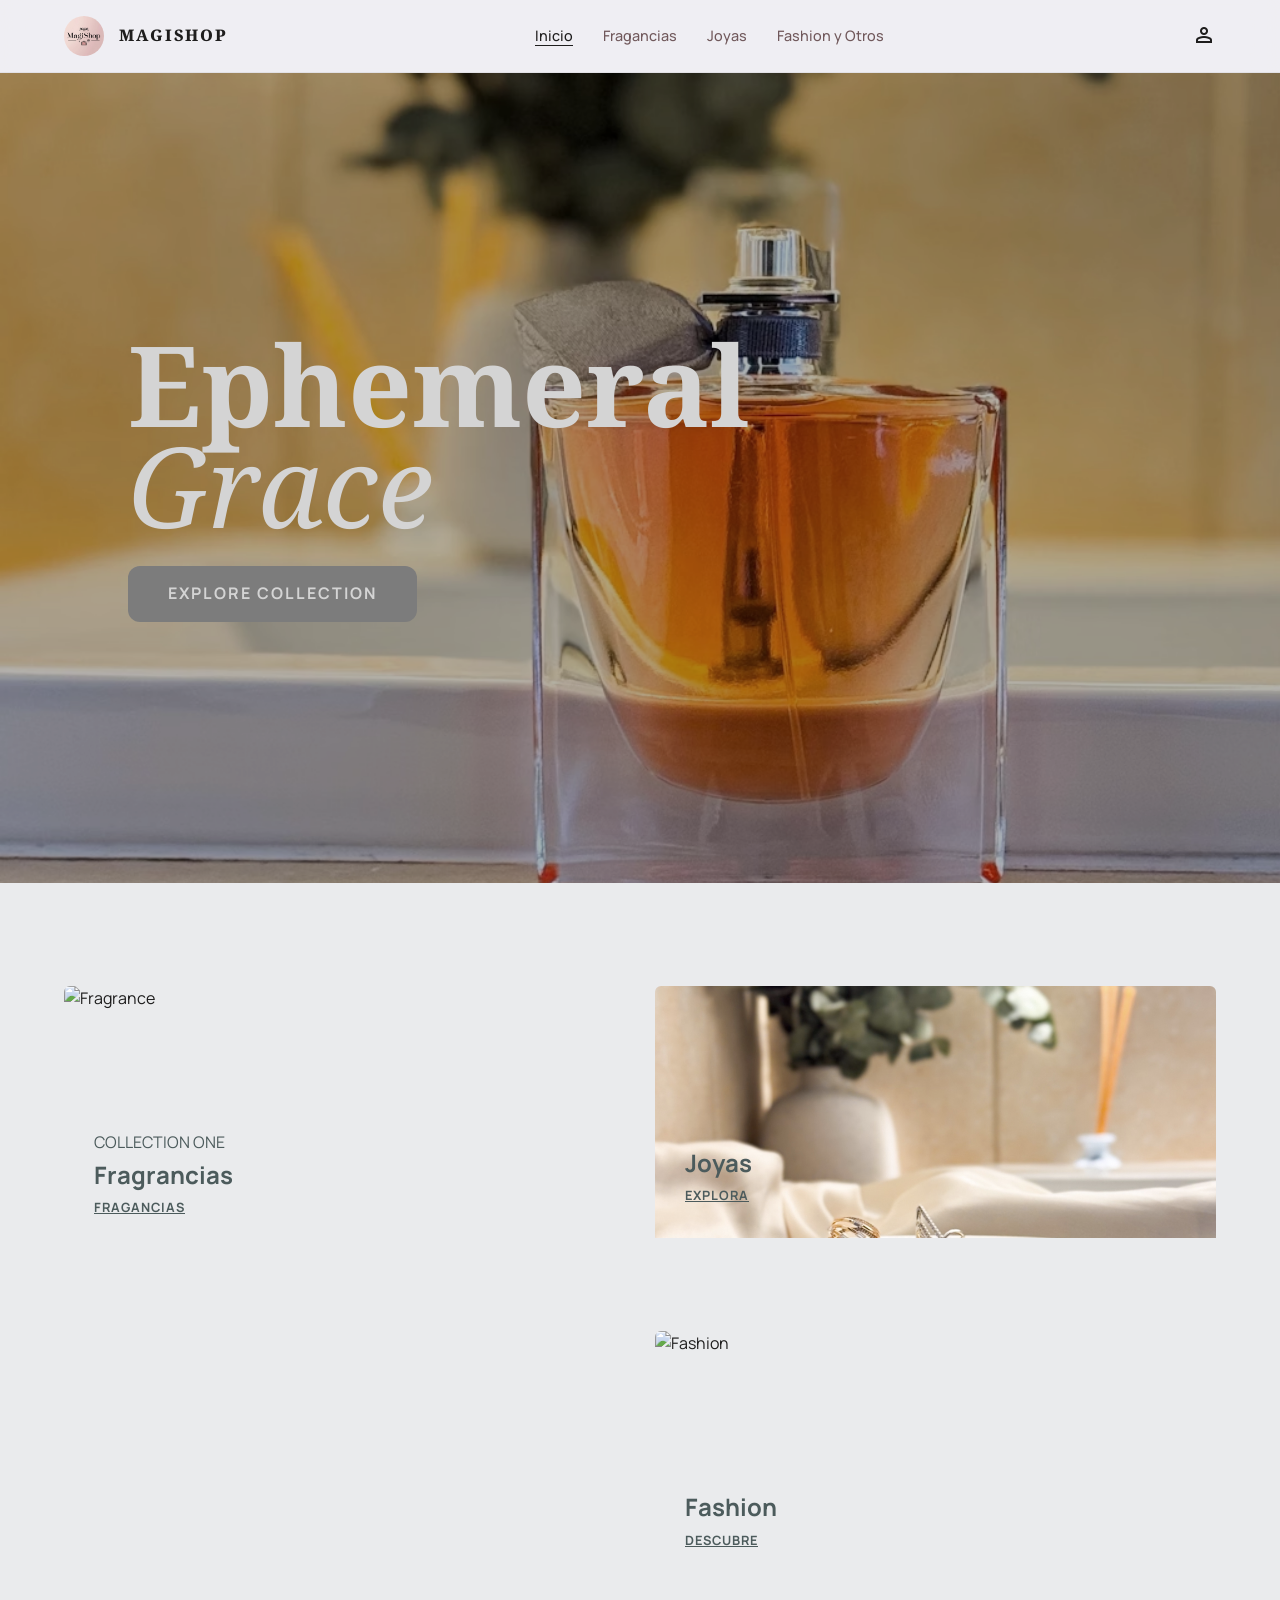
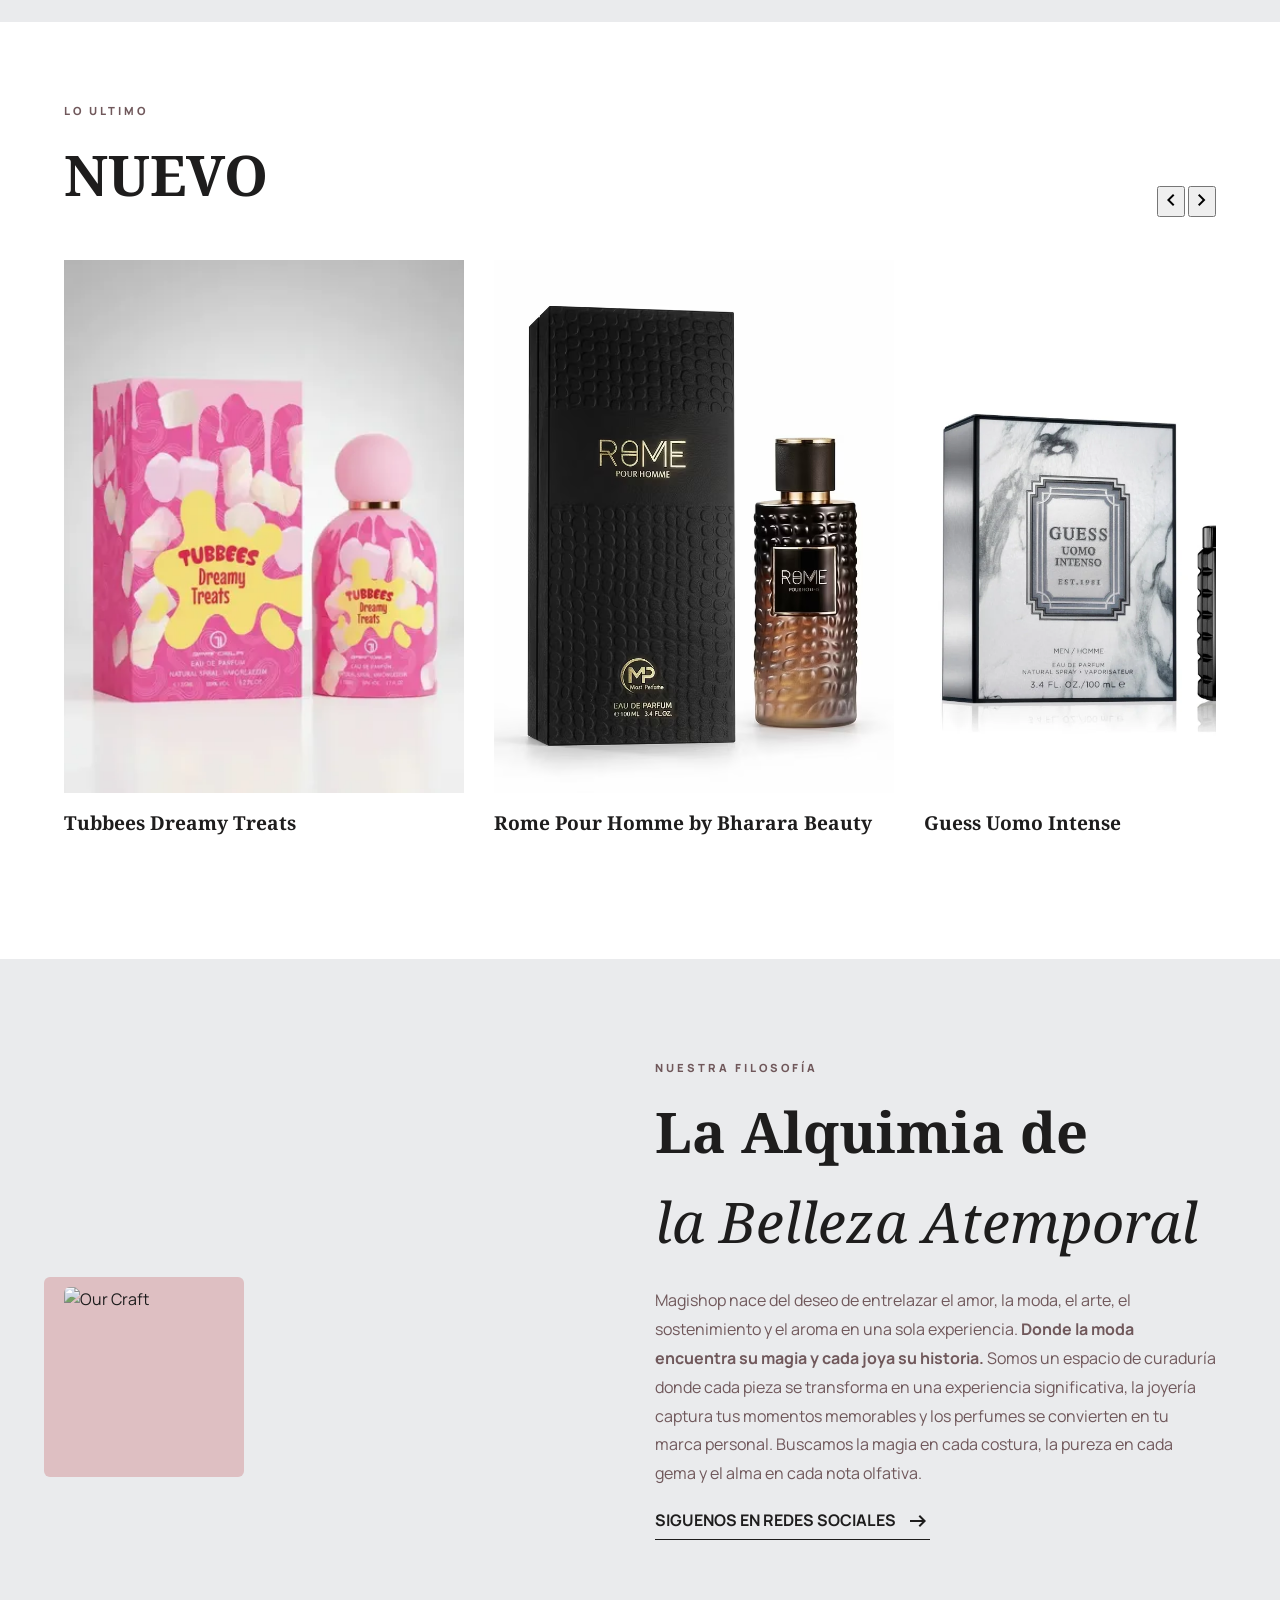
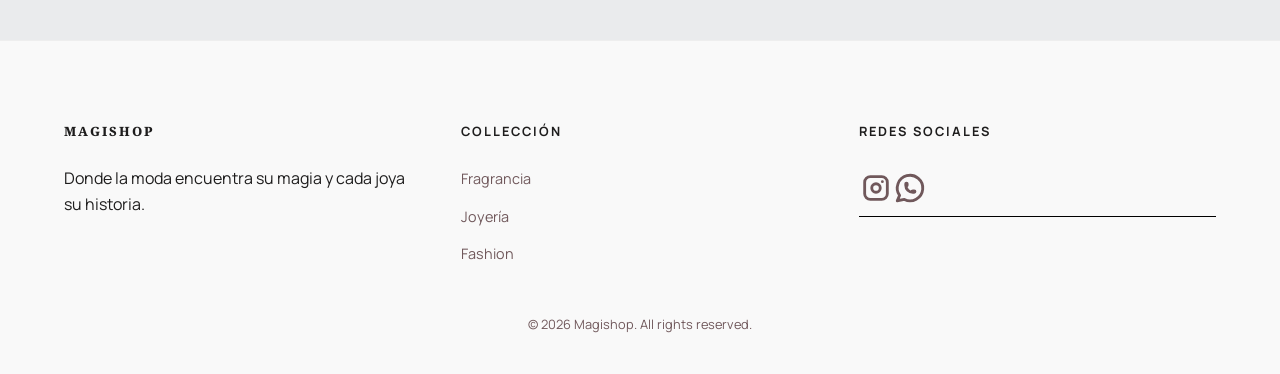
==== commit 0dfa42ce: "se agregaron consas nuevas a los archivos imagenes y precios" ====
--- a/index.html
+++ b/index.html
@@ -122,7 +122,7 @@
 
                 <div class="product-card">
                     <div class="product-img">
-                        <img src="/imag2/nuevos/perfume-rome-pour-homme.webp" alt="nuevo perfume Rome pour homme arabe">
+                        <img src="/imag2/nuevos/perfume-rome-pourHomme.avif" alt="nuevo perfume Rome pour homme arabe">
                     </div>
                     <div class="product-info">
                         <div>
@@ -165,7 +165,7 @@
 
                 <div class="product-card">
                     <div class="product-img">
-                        <img src="/imag2/perryEllis.WEBP" alt="perry ellis de hombre">
+                        <img src="/imag2/perryEllis.avif" alt="perry ellis de hombre">
                     </div>
                     <div class="product-info">
                         <div>
--- a/style/style.css
+++ b/style/style.css
@@ -372,7 +372,7 @@
 }
 
 /*--------------------------------------------------------------------------------------------------------------*/
-@media (min-width: 992px) {
+@media (min-width: 992px) {/* Pantallas grandes y Laptops */
   .bento-grid2 {
     grid-template-columns: 1fr 1fr; /** 2 columnas con proporción 60/40 para un diseño más dinámico */
   }
@@ -387,7 +387,7 @@
 }
 
 /* Celulares Menú */
-@media (max-width: 600px) {
+@media (max-width: 640px) {/* Ajustes para pantallas pequeñas */ 
   .nav-menu {
     position: fixed;
     top: 70px;
@@ -487,7 +487,7 @@
 }
 
 /* --- STORY SECTION --- */
-.story-section {
+.story-section { /* Nueva sección de historias con un diseño limpio y moderno */
   padding: 100px 5%;
   background: var(--background);
 }
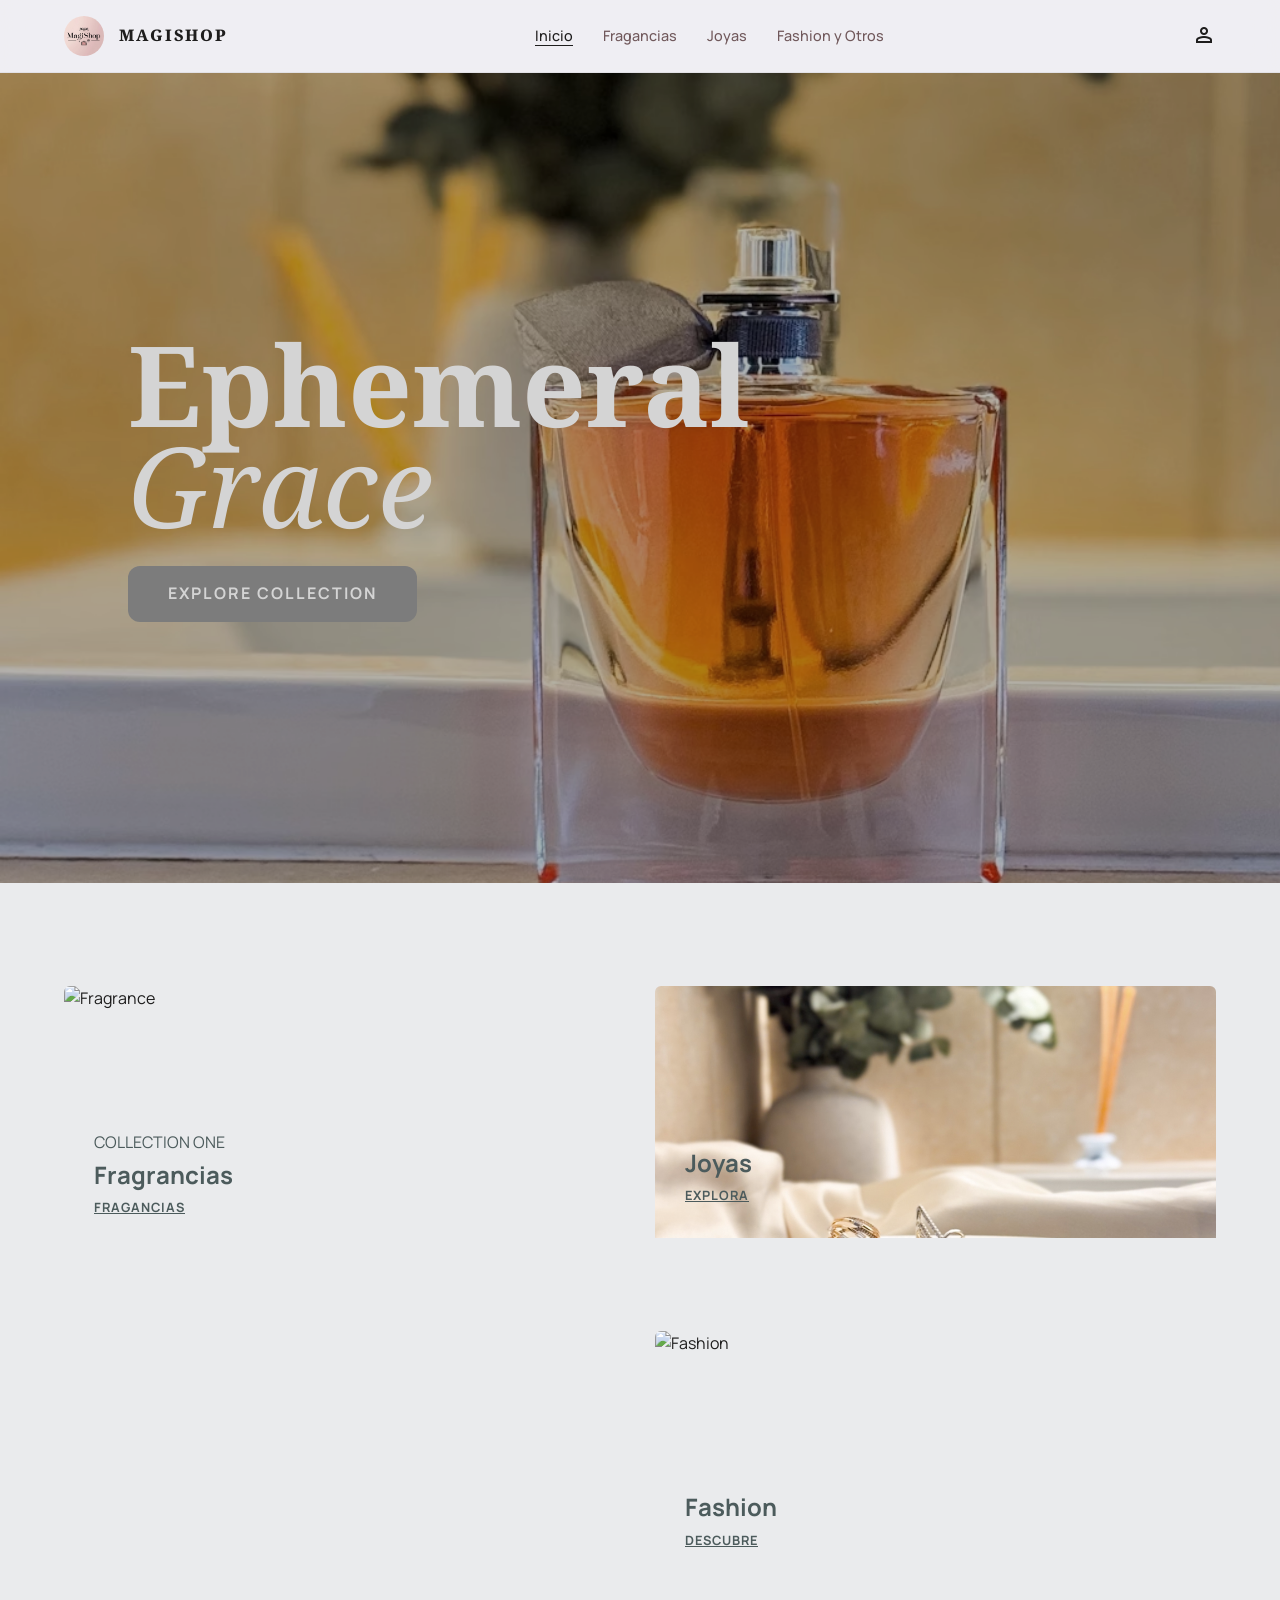
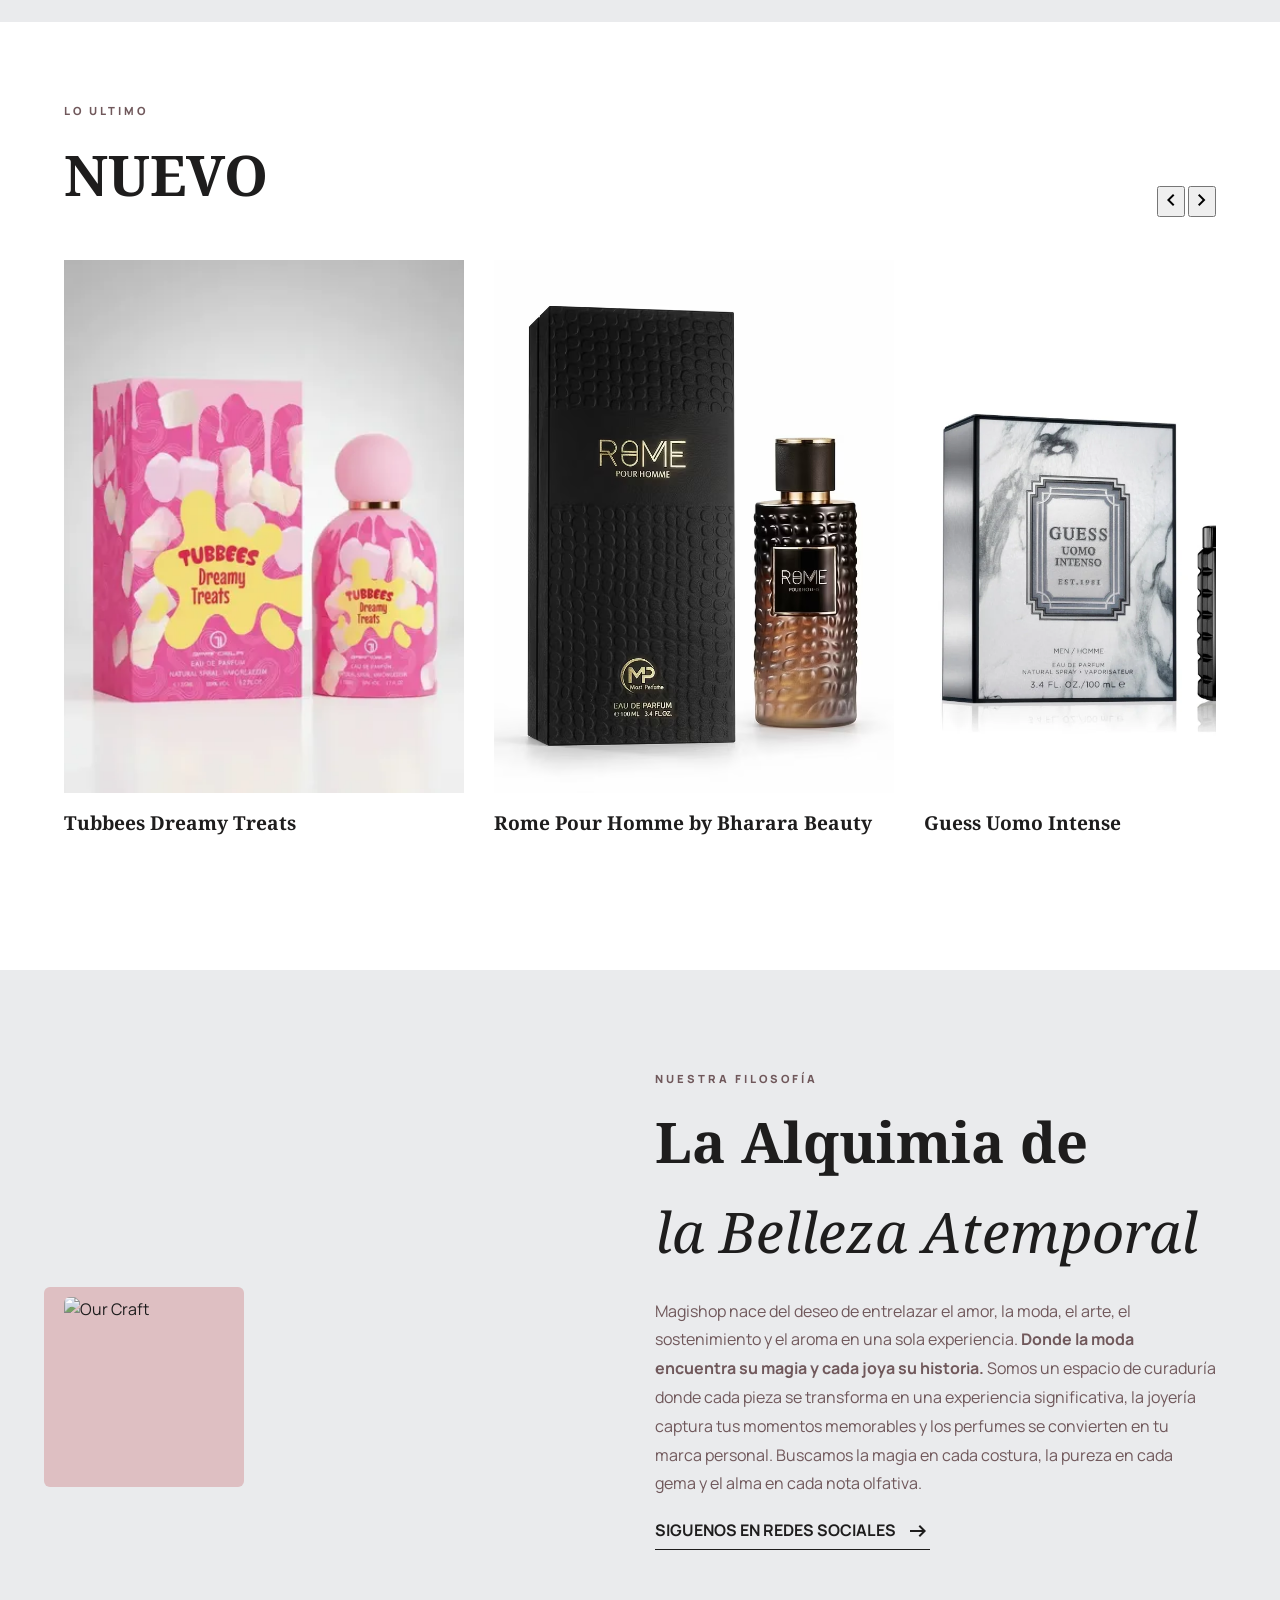
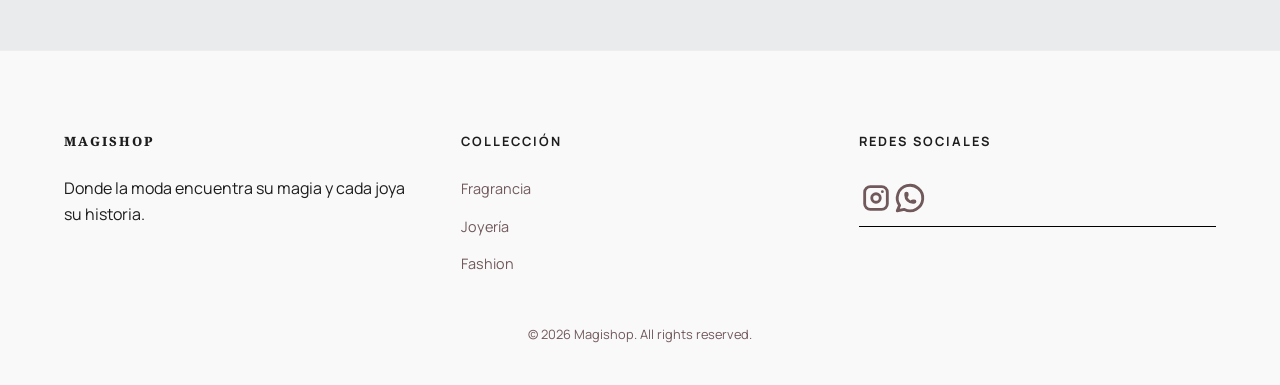
==== commit 55578f24: "se realizaron cambios de productos nuevos en sección nuevos y en todos los archivos y se mejoro el c" ====
--- a/index.html
+++ b/index.html
@@ -13,7 +13,7 @@
         rel="stylesheet" />
 
     <link rel="stylesheet" href="./style/style.css">
-    <link rel="favicon icon" href="/imag2/favimagishop.png" type="image/x-icon">
+    <link rel="favicon icon" href="/imag2/MagiShopFavicon.png" type="image/x-icon" />
 </head>
 
 <body>
@@ -56,7 +56,7 @@
 
 
         <!-- BENTO GRID contenedor -->
-        <section class="section-container" id="explore"> 
+        <section class="section-container" id="explore">
             <div class="bento-grid">
                 <div class="bento-item large">
                     <img src="https://lh3.googleusercontent.com/aida-public/[base64]"
@@ -147,7 +147,6 @@
                 </div>
 
 
-
                 <div class="product-card">
                     <div class="product-img">
                         <img src="/imag2/nuevos/ETERNITY-Calvin-klein.WEBP" alt="Guess Uomo Intense">
@@ -161,8 +160,6 @@
                 </div>
 
 
-
-
                 <div class="product-card">
                     <div class="product-img">
                         <img src="/imag2/perryEllis.avif" alt="perry ellis de hombre">
@@ -183,22 +180,22 @@
                     <div class="product-info">
                         <div>
                             <h3>Magic Cup</h3>
-                            <p>Lip Gloss • 13g</p>
-                        </div>
-                        <span class="price">Q20</span>
-                    </div>
-                </div>
-
-                <div class="product-card">
-                    <div class="product-img">
-                        <img src="/imag2/nuevos/snoopyLlaveros.avif" alt="Snoopy Keychain">
-                    </div>
-                    <div class="product-info">
-                        <div>
-                            <h3>Snoopy llaveros</h3>
-                            <p>Peluches • 10cm</p>
-                        </div>
-                        <span class="price">Q35-c/u</span>
+                            <!-- <p>Lip Gloss • 13g</p> -->
+                        </div>
+                        <!-- <span class="price">Q20</span> -->
+                    </div>
+                </div>
+
+                <div class="product-card">
+                    <div class="product-img">
+                        <img src="/imag2/nuevos/ARMANI.WEBP" alt="Armani perfume mini">
+                    </div>
+                    <div class="product-info">
+                        <div>
+                            <h3>Mini perfume</h3>
+                            <!-- <p>Peluches • 10cm</p> -->
+                        </div>
+                        <!-- <span class="price">Q35-c/u</span> -->
                     </div>
                 </div>
                 <div class="product-card">
@@ -216,53 +213,53 @@
 
                 <div class="product-card">
                     <div class="product-img">
-                        <img src="/imag2/nuevos/velas.avif" alt="exfoliante">
-                    </div>
-                    <div class="product-info">
-                        <div>
-                            <h3>Body Exfoliation</h3>
-                            <p>De arroz</p>
-                        </div>
-                        <span class="price">Q45</span>
-                    </div>
-                </div>
-
-                <div class="product-card">
-                    <div class="product-img">
-                        <img src="/imag2/nuevos/exfoliante2.avif" alt="exfoliante">
-                    </div>
-                    <div class="product-info">
-                        <div>
-                            <h3>Body Exfoliante</h3>
-                            <p>De Carbon</p>
-                        </div>
-                        <span class="price">Q45</span>
-                    </div>
-                </div>
-
-                <div class="product-card">
-                    <div class="product-img">
-                        <img src="/imag2/nuevos/vela1.avif" alt="foto de una Vela">
-                    </div>
-                    <div class="product-info">
-                        <div>
-                            <h3>Vela Aromática</h3>
-                            <p>De Vainilla</p>
-                        </div>
-                        <span class="price">Q45</span>
-                    </div>
-                </div>
-
-                <div class="product-card">
-                    <div class="product-img">
-                        <img src="/imag2/nuevos/vela2.avif" alt="foto de una Vela">
-                    </div>
-                    <div class="product-info">
-                        <div>
-                            <h3>Vela Aromática</h3>
-                            <p>De Chocolate</p>
-                        </div>
-                        <span class="price">Q45</span>
+                        <img src="/imag2/nuevos/bade-e-al-oud-edp.webp" alt="Bade-e-Al-Oud EDP">
+                    </div>
+                    <div class="product-info">
+                        <div>
+                            <h3>mini perfume</h3>
+                            <!-- <p>De arroz</p> -->
+                        </div>
+                        <!-- <span class="price">Q45</span> -->
+                    </div>
+                </div>
+
+                <div class="product-card">
+                    <div class="product-img">
+                        <img src="/imag2/nuevos/GUESS1981.avif" alt="perfume Guess 1981">
+                    </div>
+                    <div class="product-info">
+                        <div>
+                            <h3>Perfume Guess 1981</h3>
+                            <!-- <p>De Carbon</p> -->
+                        </div>
+                <!--         <span class="price">Q45</span> -->
+                    </div>
+                </div>
+
+                <div class="product-card">
+                    <div class="product-img">
+                        <img src="/imag2/nuevos/diorHommeEDT.webp" alt="perfume Dior Homme EDT">
+                    </div>
+                    <div class="product-info">
+                        <div>
+                            <h3>Perfume Dior Homme EDT mini perfume</h3>
+                            <!-- <p>De Vainilla</p> -->
+                        </div>
+                       <!--  <span class="price">Q45</span> -->
+                    </div>
+                </div>
+
+                <div class="product-card">
+                    <div class="product-img">
+                        <img src="/imag2/nuevos/halloween-man-edt-200ml.webp" alt="foto de una Vela">
+                    </div>
+                    <div class="product-info">
+                        <div>
+                            <h3>Perfume Halloween Man EDT</h3>
+                            <!-- <p>De Chocolate</p> -->
+                        </div>
+                        <!-- <span class="price">Q45</span> -->
                     </div>
                 </div>
 
@@ -281,27 +278,27 @@
 
                 <div class="product-card">
                     <div class="product-img">
-                        <img src="/imag2/nuevos/gokuSS3.avif" alt="foto de una figura de Goku">
-                    </div>
-                    <div class="product-info">
-                        <div>
-                            <h3>Figura de Goku SS3</h3>
-                            <p>Figura • 5cm</p>
-                        </div>
-                        <span class="price">Q25</span>
-                    </div>
-                </div>
-
-                <div class="product-card">
-                    <div class="product-img">
-                        <img src="/imag2/nuevos/malo.avif" alt="foto de una figura">
-                    </div>
-                    <div class="product-info">
-                        <div>
-                            <h3>Figura de Fusion Zamasu</h3>
-                            <p>Figura • 5cm</p>
-                        </div>
-                        <span class="price">Q25</span>
+                        <img src="/imag2/nuevos/LIBRE-EDP.avif" alt="perfume Libre EDP">
+                    </div>
+                    <div class="product-info">
+                        <div>
+                            <h3>Perfume Libre EDP</h3>
+                            <!-- <p>Figura • 5cm</p> -->
+                        </div>
+                        <!-- <span class="price">Q25</span> -->
+                    </div>
+                </div>
+
+                <div class="product-card">
+                    <div class="product-img">
+                        <img src="/imag2/nuevos/diorSauvage.avif" alt="foto de una figura">
+                    </div>
+                    <div class="product-info">
+                        <div>
+                            <h3>Set de mini Perfume Dior Sauvage EDT</h3>
+                            <!-- <p>Figura • 5cm</p> -->
+                        </div>
+                        <!-- <span class="price">Q25</span> -->
                     </div>
                 </div>
             </div>
@@ -313,7 +310,7 @@
             <div class="story-container">
                 <div class="story-image">
                     <div class="accent-box"></div>
-                    <img src="https://lh3.googleusercontent.com/aida-public/[base64]"
+                    <img src="https://lh3.googleusercontent.com/aida-public/[base64]"
                         alt="Our Craft">
                 </div>
                 <div class="story-text">
--- a/style/style.css
+++ b/style/style.css
@@ -247,15 +247,15 @@
 /* Contenedor de imagen con fondo suave para resaltar el producto */
 .product-img-box {
   background-color: #f3f4f6; /* Fondo gris claro limpio */
-  aspect-ratio: 3 / 4; /* Proporción estilizada de catálogo de lujo */
-  overflow: hidden;
-  border-radius: 6px;
+  aspect-ratio: 4 / 4; /* Proporción estilizada de catálogo de lujo */
+  overflow: hidden;/* Oculta cualquier desbordamiento para mantener la imagen dentro del contenedor */
+  border-radius: 6px; /* Bordes sutiles para un toque elegante */
   margin-bottom: 15px; /* Despega la imagen de los textos inferiores */
 }
 
 .product-img-box img {
-  width: 99%;
-  height: 85%;
+  width: 100%;
+  height: 100%;
   object-fit: cover;
   transition: var(--transition);
 }
